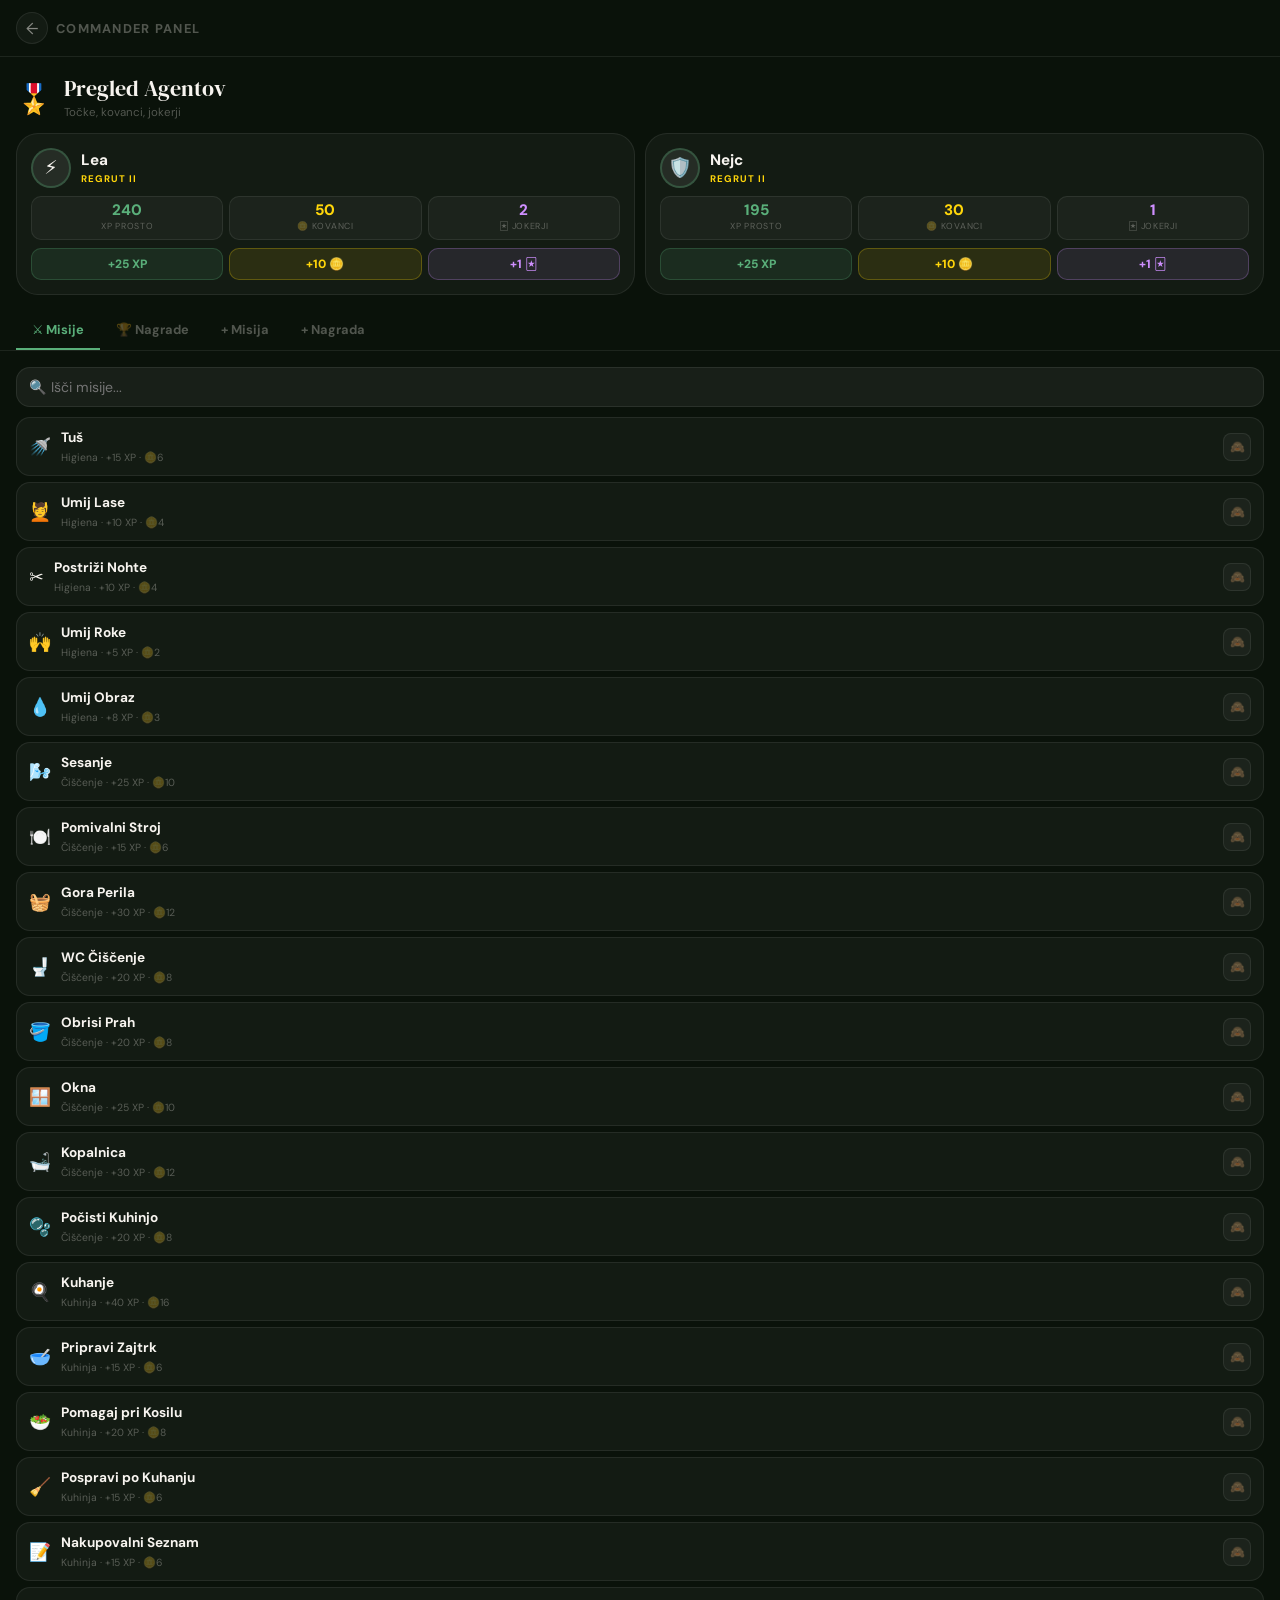
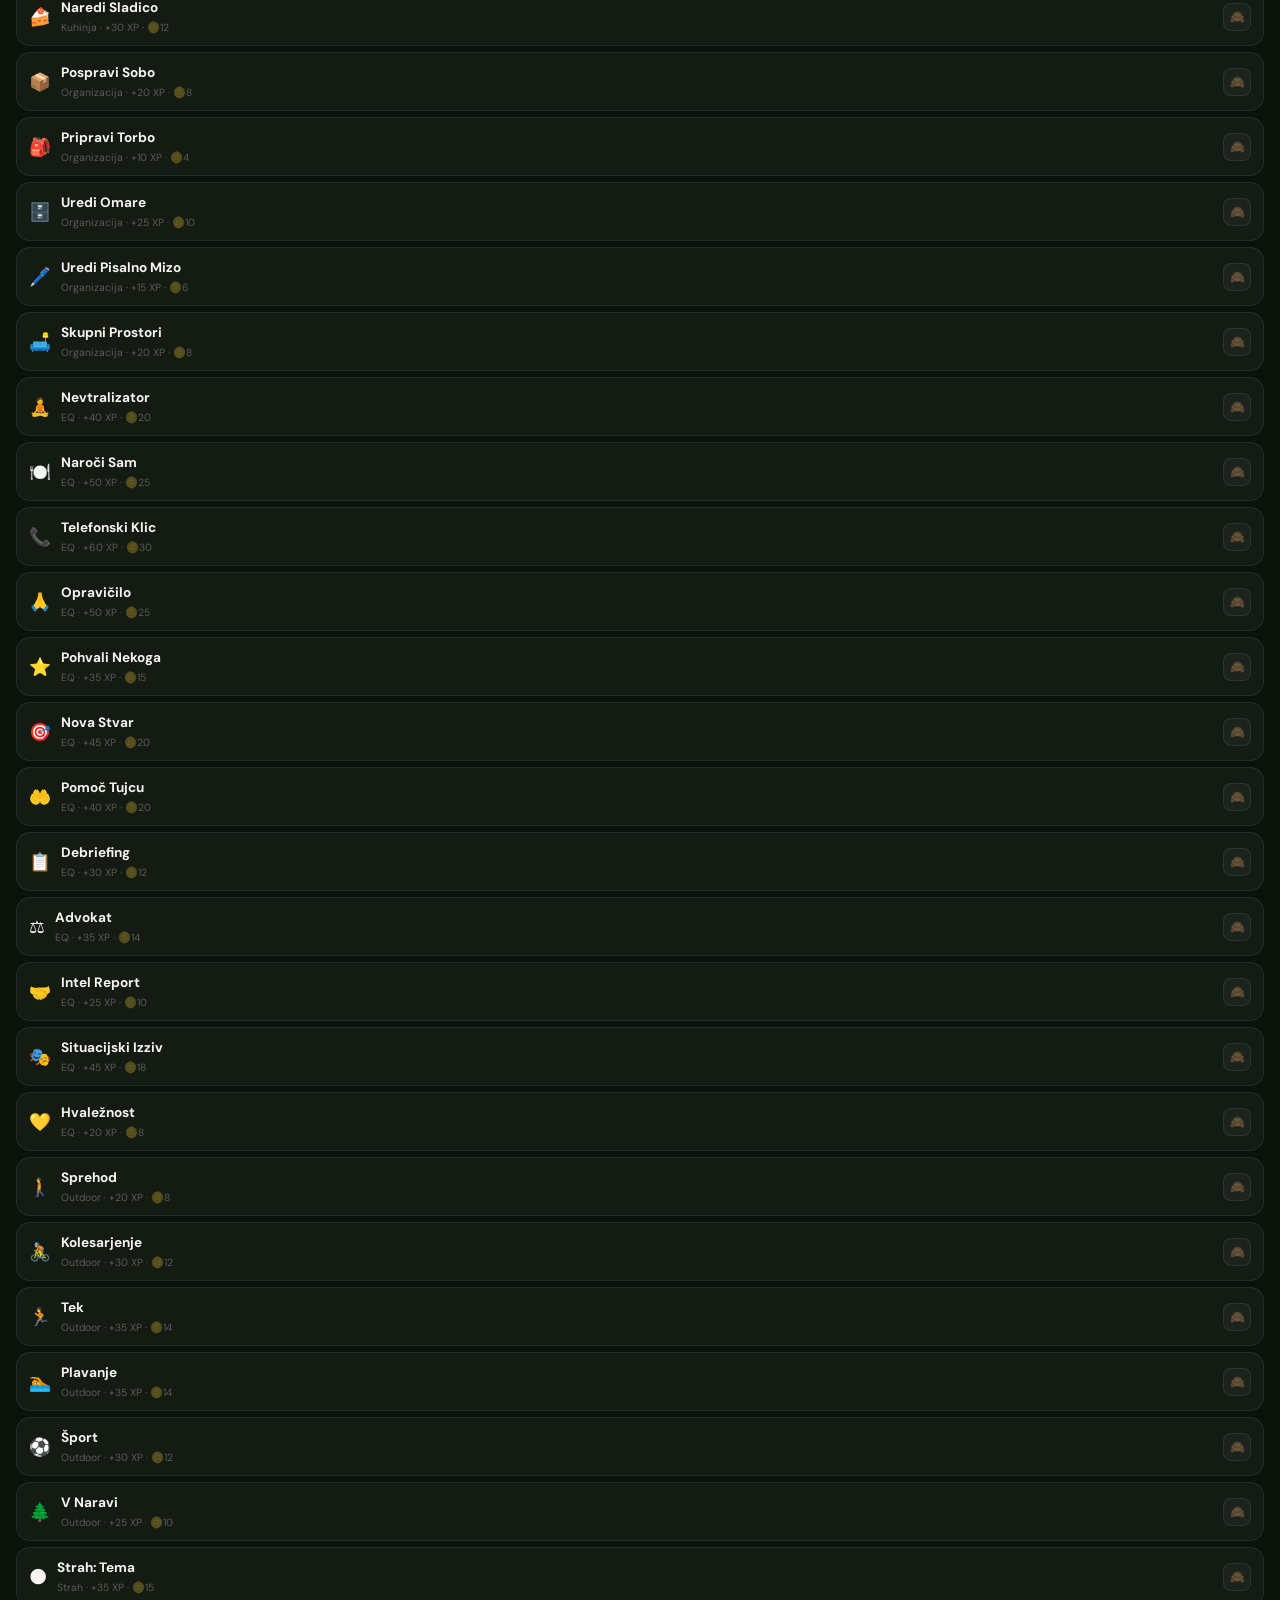
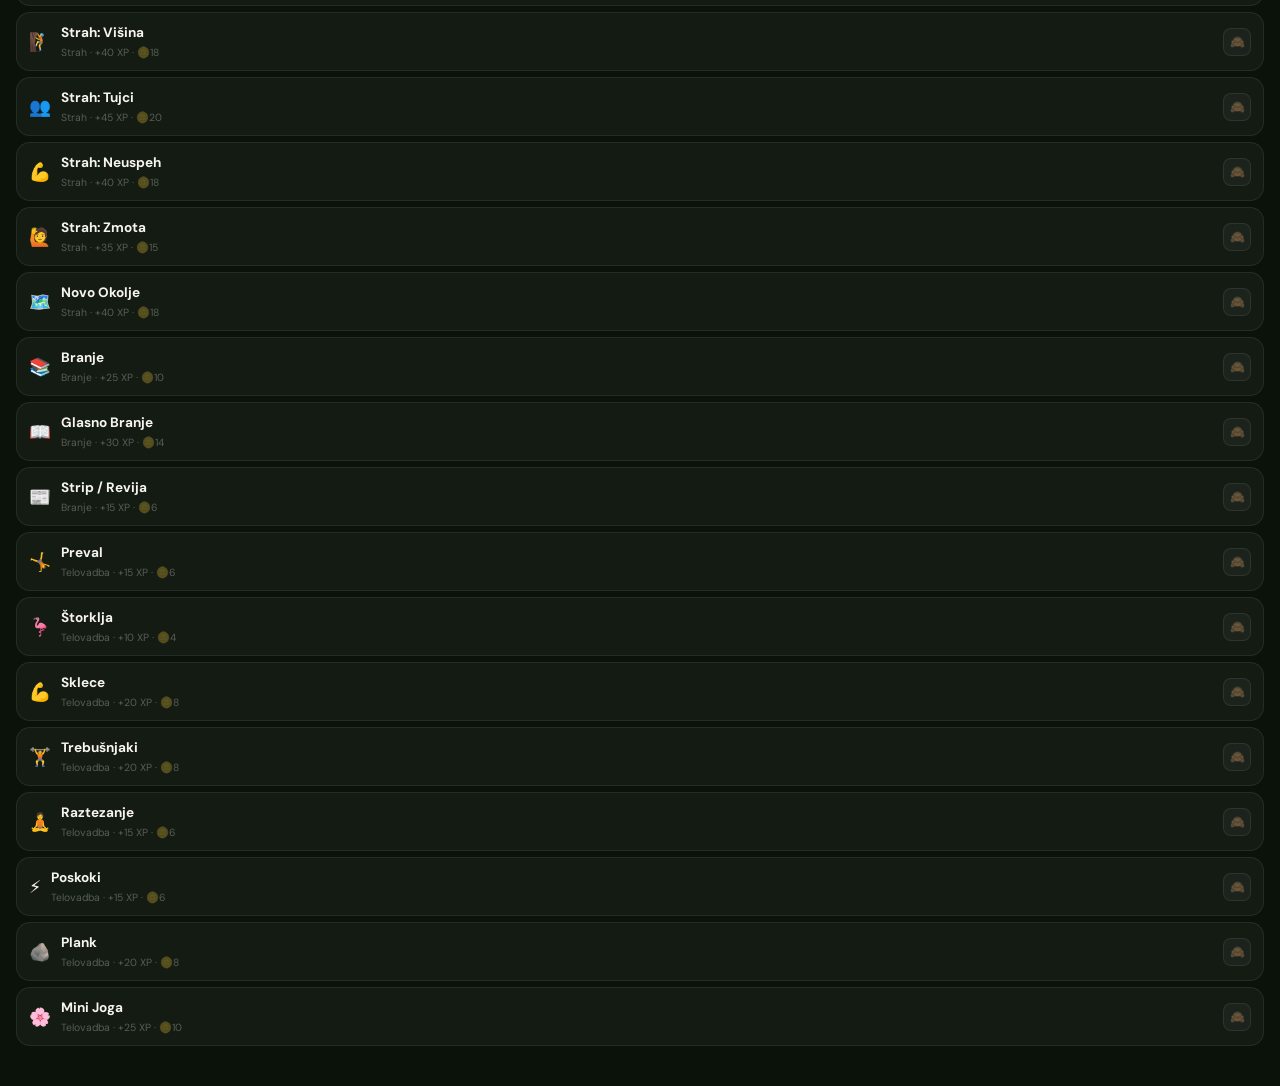
==== commander.html @ 75c923ae "Add files via upload" ====
<!DOCTYPE html>
<html lang="sl">
<head>
<meta charset="UTF-8"/>
<meta name="viewport" content="width=device-width,initial-scale=1.0,viewport-fit=cover"/>
<meta name="theme-color" content="#0F1A0F"/>
<link rel="icon" type="image/png" href="favicon.png"/>
<link rel="manifest" href="manifest.json"/>
<title>LONA OS — Commander</title>
<link rel="stylesheet" href="shared.css"/>
<style>
body { padding-bottom: 40px; }

.cmd-header {
  padding: 20px 16px 12px;
  display: flex; align-items: center; gap: 12px;
}
.cmd-header__icon { font-size: 1.8rem; }
.cmd-header__title {
  font-family: var(--font-display);
  font-size: 1.4rem; color: var(--text); line-height: 1.1;
}
.cmd-header__sub {
  font-size: .72rem; color: var(--text-muted);
  margin-top: 2px;
}

/* Agent cards */
.agents-row {
  display: grid; grid-template-columns: 1fr 1fr;
  gap: 10px; padding: 0 16px;
}
.agent-cmd-card {
  background: var(--bg-card);
  border: 1px solid var(--border);
  border-radius: var(--r-xl); padding: 14px;
  display: flex; flex-direction: column; gap: 8px;
}
.agent-cmd-card__top {
  display: flex; align-items: center; gap: 10px;
}
.agent-cmd-card__avatar {
  width: 40px; height: 40px; border-radius: 50%;
  overflow: hidden; background: rgba(255,255,255,.08);
  display: flex; align-items: center; justify-content: center;
  font-size: 1.2rem; flex-shrink: 0;
  border: 2px solid rgba(90,175,122,.3);
}
.agent-cmd-card__avatar img {
  width: 100%; height: 100%;
  object-fit: cover; object-position: center top;
}
.agent-cmd-card__name {
  font-size: .95rem; font-weight: 800; color: var(--text); margin: 0;
}
.agent-cmd-card__rank {
  font-size: .6rem; font-weight: 700; letter-spacing: .1em;
  text-transform: uppercase; color: var(--gold); margin: 0;
}
.stat-row {
  display: flex; gap: 6px;
}
.stat-pill {
  flex: 1; text-align: center; padding: 6px 4px;
  background: rgba(255,255,255,.04);
  border: 1px solid var(--border);
  border-radius: var(--r-sm);
}
.stat-pill__val {
  font-size: .95rem; font-weight: 800; color: var(--text);
  line-height: 1; margin: 0;
}
.stat-pill__lbl {
  font-size: .55rem; color: var(--text-muted);
  text-transform: uppercase; letter-spacing: .08em;
  margin: 2px 0 0;
}

/* Sections */
.cmd-section {
  padding: 16px 16px 0;
}
.cmd-section__title {
  font-family: var(--font-display);
  font-size: 1rem; color: var(--text);
  margin-bottom: 10px;
}

/* Mission list (commander view) */
.cmd-mission-list {
  display: flex; flex-direction: column; gap: 6px;
}
.cmd-mission-row {
  display: flex; align-items: center; gap: 10px;
  padding: 10px 12px;
  background: var(--bg-card);
  border: 1px solid var(--border);
  border-radius: var(--r-md);
  transition: all .15s ease;
}
.cmd-mission-row--hidden {
  opacity: .4;
  border-style: dashed;
}
.cmd-mission-row__icon { font-size: 1.1rem; flex-shrink: 0; }
.cmd-mission-row__body { flex: 1; min-width: 0; }
.cmd-mission-row__name {
  font-size: .85rem; font-weight: 700; color: var(--text); margin: 0;
  white-space: nowrap; overflow: hidden; text-overflow: ellipsis;
}
.cmd-mission-row__meta {
  font-size: .65rem; color: var(--text-muted); margin: 1px 0 0;
}
.cmd-mission-row__actions {
  display: flex; gap: 5px; flex-shrink: 0;
}
.cmd-action-btn {
  width: 28px; height: 28px; border-radius: 8px;
  display: flex; align-items: center; justify-content: center;
  font-size: .75rem; font-weight: 700;
  border: 1px solid var(--border);
  background: var(--bg-card);
  cursor: pointer; transition: all .15s ease;
}
.cmd-action-btn--hide  { color: rgba(247,244,239,.4); }
.cmd-action-btn--show  { color: var(--green); border-color: rgba(90,175,122,.3); }
.cmd-action-btn--del   { color: var(--red); border-color: rgba(255,59,48,.2); }

/* Add form */
.add-form {
  background: var(--bg-card);
  border: 1px solid var(--border);
  border-radius: var(--r-xl); padding: 16px;
  display: flex; flex-direction: column; gap: 10px;
}
.add-form__row {
  display: grid; gap: 8px;
}
.add-form__row--2 { grid-template-columns: 1fr 1fr; }
.add-form__row--3 { grid-template-columns: 60px 1fr 80px; }
.form-label {
  font-size: .65rem; font-weight: 700; letter-spacing: .1em;
  text-transform: uppercase; color: var(--text-muted);
  margin-bottom: 4px; display: block;
}
.form-input {
  background: rgba(255,255,255,.06);
  border: 1px solid var(--border);
  border-radius: var(--r-md);
  color: var(--text); padding: 10px 12px;
  font-size: .88rem; font-family: var(--font-body);
  outline: none; width: 100%;
}
.form-input:focus { border-color: rgba(90,175,122,.4); }
.form-select {
  background: rgba(255,255,255,.06);
  border: 1px solid var(--border);
  border-radius: var(--r-md);
  color: var(--text); padding: 10px 12px;
  font-size: .88rem; font-family: var(--font-body);
  outline: none; width: 100%;
}
.form-select option { background: #1a2b1a; }

.add-btn {
  width: 100%; padding: 13px;
  background: rgba(45,125,82,.2);
  border: 1px solid rgba(90,175,122,.35);
  border-radius: var(--r-md);
  color: var(--green); font-size: .9rem; font-weight: 800;
  font-family: var(--font-body); cursor: pointer;
  transition: all .2s ease;
}
.add-btn:active { transform: scale(.97); }

/* Reward list */
.cmd-reward-row {
  display: flex; align-items: center; gap: 10px;
  padding: 10px 12px;
  background: var(--bg-card);
  border: 1px solid var(--border);
  border-radius: var(--r-md);
}
.cmd-reward-row__icon { font-size: 1.2rem; }
.cmd-reward-row__body { flex: 1; }
.cmd-reward-row__name { font-size: .85rem; font-weight: 700; color: var(--text); margin: 0; }
.cmd-reward-row__cost { font-size: .65rem; color: var(--gold); margin: 1px 0 0; }

/* Back button */
.back-bar {
  display: flex; align-items: center; gap: 8px;
  padding: 12px 16px;
  border-bottom: 1px solid var(--border);
}
.back-btn {
  width: 32px; height: 32px; border-radius: 50%;
  background: var(--bg-card); border: 1px solid var(--border);
  color: var(--text-dim); font-size: 1rem; cursor: pointer;
  display: flex; align-items: center; justify-content: center;
}
.back-title {
  font-size: .8rem; font-weight: 700; letter-spacing: .1em;
  text-transform: uppercase; color: var(--text-muted);
}

/* Tabs */
.cmd-tabs {
  display: flex; gap: 0;
  border-bottom: 1px solid var(--border);
  padding: 0 16px;
}
.cmd-tab {
  padding: 10px 16px; font-size: .8rem; font-weight: 700;
  color: var(--text-muted); cursor: pointer;
  border-bottom: 2px solid transparent;
  transition: all .2s ease;
}
.cmd-tab--active { color: var(--green); border-bottom-color: var(--green); }

.tab-content { display: none; }
.tab-content.active { display: block; }
</style>
</head>
<body>

<div class="back-bar">
  <button class="back-btn" onclick="history.back()">←</button>
  <span class="back-title">Commander Panel</span>
</div>

<!-- Agent pregled -->
<div class="cmd-header">
  <span class="cmd-header__icon">🎖️</span>
  <div>
    <p class="cmd-header__title">Pregled Agentov</p>
    <p class="cmd-header__sub">Točke, kovanci, jokerji</p>
  </div>
</div>

<div class="agents-row" id="agents-row"></div>

<!-- Tabs -->
<div class="cmd-tabs" style="margin-top:16px">
  <div class="cmd-tab cmd-tab--active" onclick="switchTab('missions')">⚔️ Misije</div>
  <div class="cmd-tab" onclick="switchTab('rewards')">🏆 Nagrade</div>
  <div class="cmd-tab" onclick="switchTab('add-mission')">+ Misija</div>
  <div class="cmd-tab" onclick="switchTab('add-reward')">+ Nagrada</div>
</div>

<!-- TAB: Misije -->
<div class="tab-content active cmd-section" id="tab-missions">
  <div style="margin-bottom:10px">
    <input class="form-input" id="mission-search" placeholder="🔍 Išči misije..." oninput="renderMissionList()"/>
  </div>
  <div class="cmd-mission-list" id="cmd-mission-list"></div>
</div>

<!-- TAB: Nagrade -->
<div class="tab-content cmd-section" id="tab-rewards">
  <p style="font-size:.8rem;color:var(--text-muted);margin-bottom:10px">Osebne nagrade</p>
  <div class="cmd-mission-list" id="cmd-rewards-personal"></div>
  <p style="font-size:.8rem;color:var(--text-muted);margin:14px 0 10px">Skupne nagrade</p>
  <div class="cmd-mission-list" id="cmd-rewards-shared"></div>
</div>

<!-- TAB: Dodaj misijo -->
<div class="tab-content cmd-section" id="tab-add-mission">
  <div class="add-form">
    <p class="cmd-section__title" style="margin-bottom:0">Nova misija</p>
    <div class="add-form__row add-form__row--3">
      <div>
        <label class="form-label">Ikona</label>
        <input class="form-input" id="m-icon" placeholder="🌟" style="text-align:center;font-size:1.3rem"/>
      </div>
      <div>
        <label class="form-label">Naziv</label>
        <input class="form-input" id="m-label" placeholder="Npr. Pomagaj sosedu"/>
      </div>
      <div>
        <label class="form-label">XP</label>
        <input class="form-input" id="m-xp" type="number" placeholder="20" value="20"/>
      </div>
    </div>
    <div class="add-form__row add-form__row--2">
      <div>
        <label class="form-label">Kovanci 🪙</label>
        <input class="form-input" id="m-coins" type="number" placeholder="8" value="8"/>
      </div>
      <div>
        <label class="form-label">Kategorija</label>
        <select class="form-select" id="m-category">
          <option value="hygiene">Higiena</option>
          <option value="cleaning">Čiščenje</option>
          <option value="kitchen">Kuhinja</option>
          <option value="organisation">Organizacija</option>
          <option value="fitness">Telovadba</option>
          <option value="outdoor">Outdoor</option>
          <option value="eq">EQ</option>
          <option value="fear">Strah</option>
          <option value="creativity">Branje</option>
          <option value="custom" selected>Moje</option>
        </select>
      </div>
    </div>
    <div class="add-form__row add-form__row--2">
      <div>
        <label class="form-label">Lokacija</label>
        <select class="form-select" id="m-location">
          <option value="indoor">V hiši 🏠</option>
          <option value="outdoor">Zunaj 🌲</option>
          <option value="any" selected>Kjerkoli</option>
        </select>
      </div>
      <div>
        <label class="form-label">Cooldown (ure)</label>
        <input class="form-input" id="m-cooldown" type="number" placeholder="24" value="24"/>
      </div>
    </div>
    <div>
      <label class="form-label">Opis (neobvezno)</label>
      <input class="form-input" id="m-desc" placeholder="Kratko navodilo..."/>
    </div>
    <button class="add-btn" onclick="addMission()">✓ Dodaj Misijo</button>
  </div>
</div>

<!-- TAB: Dodaj nagrado -->
<div class="tab-content cmd-section" id="tab-add-reward">
  <div class="add-form">
    <p class="cmd-section__title" style="margin-bottom:0">Nova nagrada</p>
    <div class="add-form__row add-form__row--3">
      <div>
        <label class="form-label">Ikona</label>
        <input class="form-input" id="r-icon" placeholder="🎁" style="text-align:center;font-size:1.3rem"/>
      </div>
      <div>
        <label class="form-label">Naziv</label>
        <input class="form-input" id="r-label" placeholder="Npr. Pizza večer"/>
      </div>
      <div>
        <label class="form-label">🪙 Cena</label>
        <input class="form-input" id="r-cost" type="number" placeholder="50" value="50"/>
      </div>
    </div>
    <div>
      <label class="form-label">Tip</label>
      <select class="form-select" id="r-type">
        <option value="personal">Osebno (1 agent)</option>
        <option value="shared">Skupaj (oba agenta)</option>
      </select>
    </div>
    <button class="add-btn" onclick="addReward()">✓ Dodaj Nagrado</button>
  </div>
</div>

<script src="config.js"></script>
<script src="engine/xp.js"></script>
<script src="engine/joker.js"></script>
<script src="engine/cooldown.js"></script>
<script src="engine/custom_missions.js"></script>

<script>
if(typeof initXp==="function") initXp();
if(typeof initJokers==="function") initJokers();
if(typeof initCoins==="function") initCoins();

// ── TABS ──────────────────────────────────────────────────
function switchTab(name) {
  document.querySelectorAll('.tab-content').forEach(t => t.classList.remove('active'));
  document.querySelectorAll('.cmd-tab').forEach(t => t.classList.remove('cmd-tab--active'));
  document.getElementById('tab-' + name).classList.add('active');
  event.target.classList.add('cmd-tab--active');
}

// ── AGENTS ────────────────────────────────────────────────
function renderAgents() {
  const el = document.getElementById('agents-row');
  el.innerHTML = LONA_CONFIG.agents.map(a => {
    const xp     = typeof getXp    === "function" ? getXp(a.id)    : 0;
    const maxXp  = typeof getMaxXp === "function" ? getMaxXp(a.id) : 0;
    const coins  = typeof getCoins === "function" ? getCoins(a.id) : 0;
    const jokers = typeof getJokers=== "function" ? getJokers(a.id): 0;
    const rank   = LONA_CONFIG.ranks.slice().reverse().find(r => maxXp >= r.minXp)?.label || LONA_CONFIG.ranks[0].label;
    const photo  = localStorage.getItem('lona_photo_' + a.id);
    const avHtml = photo
      ? `<img src="${photo}">`
      : `<span>${a.avatar}</span>`;

    return `<div class="agent-cmd-card">
      <div class="agent-cmd-card__top">
        <div class="agent-cmd-card__avatar">${avHtml}</div>
        <div>
          <p class="agent-cmd-card__name">${a.name}</p>
          <p class="agent-cmd-card__rank">${rank}</p>
        </div>
      </div>
      <div class="stat-row">
        <div class="stat-pill">
          <p class="stat-pill__val" style="color:#5AAF7A">${xp}</p>
          <p class="stat-pill__lbl">XP prosto</p>
        </div>
        <div class="stat-pill">
          <p class="stat-pill__val" style="color:#FFD60A">${coins}</p>
          <p class="stat-pill__lbl">🪙 Kovanci</p>
        </div>
        <div class="stat-pill">
          <p class="stat-pill__val" style="color:#CF8FFF">${jokers}</p>
          <p class="stat-pill__lbl">🃏 Jokerji</p>
        </div>
      </div>
      <div style="display:flex;gap:6px">
        <button onclick="giveBonus('${a.id}',25,'xp')"
          style="flex:1;padding:7px;border-radius:var(--r-sm);background:rgba(90,175,122,.12);border:1px solid rgba(90,175,122,.25);color:#5AAF7A;font-size:.75rem;font-weight:800;cursor:pointer">+25 XP</button>
        <button onclick="giveBonus('${a.id}',10,'coins')"
          style="flex:1;padding:7px;border-radius:var(--r-sm);background:rgba(255,214,10,.1);border:1px solid rgba(255,214,10,.25);color:#FFD60A;font-size:.75rem;font-weight:800;cursor:pointer">+10 🪙</button>
        <button onclick="giveBonus('${a.id}',1,'joker')"
          style="flex:1;padding:7px;border-radius:var(--r-sm);background:rgba(207,143,255,.1);border:1px solid rgba(207,143,255,.25);color:#CF8FFF;font-size:.75rem;font-weight:800;cursor:pointer">+1 🃏</button>
      </div>
    </div>`;
  }).join('');
}

function giveBonus(agentId, amount, type) {
  if(type === 'xp') {
    if(typeof addXp === "function") addXp(agentId, amount);
    showMsg(`+${amount} XP za ${LONA_CONFIG.agents.find(a=>a.id===agentId)?.name}! ✓`);
  } else if(type === 'coins') {
    if(typeof addCoins === "function") addCoins(agentId, amount);
    showMsg(`+${amount} 🪙 za ${LONA_CONFIG.agents.find(a=>a.id===agentId)?.name}! ✓`);
  } else if(type === 'joker') {
    if(typeof earnJoker === "function") earnJoker(agentId, amount);
    showMsg(`+${amount} 🃏 za ${LONA_CONFIG.agents.find(a=>a.id===agentId)?.name}! ✓`);
  }
  renderAgents();
}

// ── MISSION LIST ──────────────────────────────────────────
function getHiddenMissions() {
  return JSON.parse(localStorage.getItem('lona_hidden_missions') || '[]');
}
function setHidden(id, hide) {
  const hidden = getHiddenMissions();
  if(hide && !hidden.includes(id)) hidden.push(id);
  if(!hide) { const i = hidden.indexOf(id); if(i>=0) hidden.splice(i,1); }
  localStorage.setItem('lona_hidden_missions', JSON.stringify(hidden));
  renderMissionList();
}

function renderMissionList() {
  const el     = document.getElementById('cmd-mission-list');
  const search = document.getElementById('mission-search')?.value.toLowerCase() || '';
  const hidden = getHiddenMissions();

  const customs = typeof customLoad === "function"
    ? (Array.isArray(customLoad()) ? customLoad() : Object.values(customLoad()))
    : [];

  const all = [
    ...Object.values(LONA_CONFIG.missions),
    ...customs,
  ].filter(m => !search || m.label.toLowerCase().includes(search));

  el.innerHTML = all.map(m => {
    const isHidden  = hidden.includes(m.id);
    const isCustom  = !LONA_CONFIG.missions[m.id];
    const catName   = {hygiene:'Higiena',cleaning:'Čiščenje',kitchen:'Kuhinja',
      organisation:'Organizacija',fitness:'Telovadba',outdoor:'Outdoor',
      eq:'EQ',fear:'Strah',creativity:'Branje',custom:'Moje',
      social:'Socialne',money:'Denar',body:'Telo',safety:'Varnost'}[m.category] || m.category;
    return `<div class="cmd-mission-row ${isHidden ? 'cmd-mission-row--hidden' : ''}">
      <span class="cmd-mission-row__icon">${m.icon || '📋'}</span>
      <div class="cmd-mission-row__body">
        <p class="cmd-mission-row__name">${m.label}</p>
        <p class="cmd-mission-row__meta">${catName} · +${m.xp || m.baseXp || 0} XP · 🪙${m.coins || 0}</p>
      </div>
      <div class="cmd-mission-row__actions">
        <button class="cmd-action-btn ${isHidden ? 'cmd-action-btn--show' : 'cmd-action-btn--hide'}"
          onclick="setHidden('${m.id}', ${!isHidden})" title="${isHidden ? 'Pokaži' : 'Skrij'}">
          ${isHidden ? '👁' : '🙈'}
        </button>
        ${isCustom ? `<button class="cmd-action-btn cmd-action-btn--del"
          onclick="deleteCustom('${m.id}')" title="Izbriši">🗑</button>` : ''}
      </div>
    </div>`;
  }).join('') || '<p style="color:var(--text-muted);font-size:.82rem;text-align:center;padding:20px">Ni misij.</p>';
}

function deleteCustom(id) {
  if(!confirm('Izbriši misijo?')) return;
  if(typeof customDelete === "function") customDelete(id);
  renderMissionList();
}

// ── REWARDS LIST ──────────────────────────────────────────
function renderRewardsList() {
  const mkRow = r => `<div class="cmd-reward-row">
    <span class="cmd-reward-row__icon">${r.icon}</span>
    <div class="cmd-reward-row__body">
      <p class="cmd-reward-row__name">${r.label}</p>
      <p class="cmd-reward-row__cost">🪙 ${r.cost} kovancev</p>
    </div>
    <button class="cmd-action-btn cmd-action-btn--del"
      onclick="deleteReward('${r.id}', '${r.shared ? 'shared' : 'personal'}')" title="Izbriši">🗑</button>
  </div>`;

  document.getElementById('cmd-rewards-personal').innerHTML =
    (LONA_CONFIG.rewards.personal || []).map(mkRow).join('') ||
    '<p style="color:var(--text-muted);font-size:.82rem;padding:8px">Ni osebnih nagrad.</p>';

  document.getElementById('cmd-rewards-shared').innerHTML =
    (LONA_CONFIG.rewards.shared || []).map(mkRow).join('') ||
    '<p style="color:var(--text-muted);font-size:.82rem;padding:8px">Ni skupnih nagrad.</p>';
}

function deleteReward(id, type) {
  if(!confirm('Izbriši nagrado?')) return;
  const key = type === 'shared' ? 'shared' : 'personal';
  LONA_CONFIG.rewards[key] = LONA_CONFIG.rewards[key].filter(r => r.id !== id);
  // Shrani v localStorage
  localStorage.setItem('lona_custom_rewards', JSON.stringify(LONA_CONFIG.rewards));
  renderRewardsList();
  showMsg('Nagrada izbrisana.');
}

// ── ADD MISSION ───────────────────────────────────────────
function addMission() {
  const icon     = document.getElementById('m-icon').value.trim() || '⭐';
  const label    = document.getElementById('m-label').value.trim();
  const xp       = parseInt(document.getElementById('m-xp').value) || 20;
  const coins    = parseInt(document.getElementById('m-coins').value) || 8;
  const category = document.getElementById('m-category').value;
  const location = document.getElementById('m-location').value;
  const cooldown = parseInt(document.getElementById('m-cooldown').value) || 24;
  const desc     = document.getElementById('m-desc').value.trim();

  if(!label) { showMsg('Vnesi naziv misije!', true); return; }

  const id = 'custom_' + Date.now();
  const mission = { id, label, icon, xp, coins, category, location,
    cooldownHrs: cooldown, desc, season:'osnovno', visible:true, state:'available' };

  if(typeof customLoad === "function") {
    const existing = Array.isArray(customLoad()) ? customLoad() : Object.values(customLoad());
    existing.push(mission);
    localStorage.setItem('lona_custom_missions', JSON.stringify(existing));
  }

  showMsg(`✓ "${label}" dodana!`);
  document.getElementById('m-label').value = '';
  document.getElementById('m-icon').value  = '';
  document.getElementById('m-desc').value  = '';
  renderMissionList();
  switchTab('missions');
}

// ── ADD REWARD ────────────────────────────────────────────
function addReward() {
  const icon  = document.getElementById('r-icon').value.trim() || '🎁';
  const label = document.getElementById('r-label').value.trim();
  const cost  = parseInt(document.getElementById('r-cost').value) || 50;
  const type  = document.getElementById('r-type').value;

  if(!label) { showMsg('Vnesi naziv nagrade!', true); return; }

  const id = 'reward_' + Date.now();
  LONA_CONFIG.rewards[type === 'shared' ? 'shared' : 'personal'].push({ id, label, icon, cost });
  localStorage.setItem('lona_custom_rewards', JSON.stringify(LONA_CONFIG.rewards));

  showMsg(`✓ "${label}" dodana!`);
  document.getElementById('r-label').value = '';
  document.getElementById('r-icon').value  = '';
  renderRewardsList();
  switchTab('rewards');
}

// ── MSG ───────────────────────────────────────────────────
function showMsg(msg, isError) {
  const el = document.createElement('div');
  el.textContent = msg;
  el.style.cssText = `position:fixed;bottom:20px;left:50%;transform:translateX(-50%);
    padding:10px 18px;border-radius:30px;font-size:.85rem;font-weight:700;
    background:${isError ? 'rgba(255,59,48,.2)' : 'rgba(45,125,82,.3)'};
    border:1px solid ${isError ? 'rgba(255,59,48,.4)' : 'rgba(90,175,122,.4)'};
    color:${isError ? '#FF6B6B' : '#5AAF7A'};
    z-index:9999;backdrop-filter:blur(8px);white-space:nowrap`;
  document.body.appendChild(el);
  setTimeout(() => el.remove(), 2500);
}

// ── INIT ──────────────────────────────────────────────────
// Naloži shranjene nagrade
const savedRewards = localStorage.getItem('lona_custom_rewards');
if(savedRewards) {
  try { Object.assign(LONA_CONFIG.rewards, JSON.parse(savedRewards)); } catch(e) {}
}

document.addEventListener('DOMContentLoaded', () => {
  renderAgents();
  renderMissionList();
  renderRewardsList();
});
</script>
</body>
</html>
---- shared.css ----
/* ============================================================
   LONA OS — shared.css
   Skupen stil za vse strani. Naloži PRED style.css.
   ============================================================ */

@import url('https://fonts.googleapis.com/css2?family=DM+Serif+Display:ital@0;1&family=DM+Sans:wght@300;400;500;600;700;800;900&display=swap');

/* ── RESET ─────────────────────────────────────────────── */
*, *::before, *::after { box-sizing: border-box; margin: 0; padding: 0; }

/* ── TOKENS ────────────────────────────────────────────── */
:root {
  --font-body:    'DM Sans', system-ui, sans-serif;
  --font-display: 'DM Serif Display', serif;

  --bg:           #0a120a;
  --bg-card:      rgba(255,255,255,.04);
  --bg-card-2:    rgba(255,255,255,.07);
  --border:       rgba(255,255,255,.08);
  --border-green: rgba(90,175,122,.2);

  --text:         #F7F4EF;
  --text-dim:     rgba(247,244,239,.5);
  --text-muted:   rgba(247,244,239,.3);

  --green:        #5AAF7A;
  --green-deep:   #2D7D52;
  --gold:         #FFD60A;
  --purple:       #AF52DE;
  --blue:         #007AFF;
  --red:          #FF3B30;
  --orange:       #FF9500;

  --r-sm:  10px;
  --r-md:  14px;
  --r-lg:  18px;
  --r-xl:  22px;
  --r-2xl: 28px;

  --shadow: 0 4px 20px rgba(0,0,0,.4);
}

/* ── BASE ──────────────────────────────────────────────── */
html { -webkit-text-size-adjust: 100%; }
body {
  font-family: var(--font-body);
  background: var(--bg);
  color: var(--text);
  min-height: 100dvh;
  padding-bottom: 100px;
  overflow-x: hidden;
  -webkit-font-smoothing: antialiased;
}

/* ── TOP BAR ───────────────────────────────────────────── */
.top-bar {
  display: flex; align-items: center; gap: 10px;
  padding: 14px 16px;
  background: rgba(10,18,10,.95);
  border-bottom: 1px solid var(--border-green);
  backdrop-filter: blur(12px);
  position: sticky; top: 0; z-index: 100;
}
.top-bar__logo {
  font-family: var(--font-display);
  font-size: 1rem; color: var(--text);
  letter-spacing: .06em; cursor: pointer;
  flex-shrink: 0;
}
.logo-accent { color: var(--green); }
.logo-bracket { color: rgba(247,244,239,.5); }
.top-bar__title {
  flex: 1; font-size: .7rem; font-weight: 600;
  letter-spacing: .14em; text-transform: uppercase;
  color: var(--text-muted); text-align: center;
}

/* ── CARDS ─────────────────────────────────────────────── */
.card {
  background: var(--bg-card);
  border: 1px solid var(--border);
  border-radius: var(--r-xl);
  padding: 16px;
}
.card--green {
  background: rgba(45,125,82,.1);
  border-color: var(--border-green);
}

/* ── SECTION HEADER ────────────────────────────────────── */
.section-header {
  display: flex; align-items: center;
  justify-content: space-between;
  padding: 4px 2px;
}
.section-header__title {
  font-family: var(--font-display);
  font-size: .95rem; color: var(--text-dim);
  font-weight: 400;
}
.section-header__badge {
  font-size: .65rem; font-weight: 600;
  letter-spacing: .08em;
  color: var(--text-muted);
  padding: 3px 8px;
  background: var(--bg-card);
  border: 1px solid var(--border);
  border-radius: 20px;
}

/* ── TYPOGRAPHY ────────────────────────────────────────── */
h1, h2, h3 { font-family: var(--font-display); color: var(--text); font-weight: 400; }
h1 { font-size: 1.8rem; }
h2 { font-size: 1.4rem; }
h3 { font-size: 1.1rem; }
p  { font-family: var(--font-body); color: var(--text); line-height: 1.5; }

.eyebrow {
  font-size: .6rem; font-weight: 700;
  letter-spacing: .16em; text-transform: uppercase;
  color: var(--text-muted);
}
.label-sm {
  font-size: .72rem; font-weight: 600;
  color: var(--text-dim);
}

/* ── BUTTONS ───────────────────────────────────────────── */
button {
  font-family: var(--font-body);
  cursor: pointer;
  -webkit-tap-highlight-color: transparent;
}
.btn {
  display: inline-flex; align-items: center; justify-content: center;
  padding: 12px 20px; border-radius: var(--r-lg);
  font-size: .9rem; font-weight: 700;
  border: 1px solid transparent;
  transition: all .2s ease;
}
.btn:active { transform: scale(.96); }
.btn--primary {
  background: rgba(45,125,82,.25);
  border-color: rgba(90,175,122,.4);
  color: var(--green);
}
.btn--ghost {
  background: var(--bg-card);
  border-color: var(--border);
  color: var(--text-dim);
}

/* ── INPUTS ────────────────────────────────────────────── */
input, select, textarea {
  font-family: var(--font-body);
  background: rgba(255,255,255,.06);
  border: 1px solid var(--border);
  border-radius: var(--r-md);
  color: var(--text);
  padding: 10px 12px;
  font-size: .9rem;
  outline: none;
  width: 100%;
}
input:focus, select:focus, textarea:focus {
  border-color: rgba(90,175,122,.4);
  background: rgba(255,255,255,.08);
}
select option { background: #1a2b1a; color: var(--text); }

/* ── MAIN SCROLL ───────────────────────────────────────── */
.main-scroll {
  padding: 16px;
  display: flex; flex-direction: column; gap: 12px;
  max-width: 480px; margin: 0 auto;
}

/* ── BOTTOM NAV ────────────────────────────────────────── */
.bottom-nav {
  position: fixed; bottom: 12px;
  left: 50%; transform: translateX(-50%);
  width: calc(100% - 32px); max-width: 400px;
  display: flex;
  background: rgba(10,18,10,.94);
  border: 1px solid rgba(90,175,122,.18);
  border-radius: 24px; padding: 8px 12px;
  gap: 0; z-index: 100;
  backdrop-filter: blur(16px);
  box-shadow: 0 4px 24px rgba(0,0,0,.5);
}
.bottom-nav__item {
  flex: 1; display: flex; flex-direction: column;
  align-items: center; gap: 4px; padding: 7px 4px;
  cursor: pointer; position: relative;
  background: none; border: none;
  -webkit-tap-highlight-color: transparent;
}
.bottom-nav__item svg { width: 22px; height: 22px; }
.bottom-nav__item span {
  font-size: 10px; font-weight: 600;
  letter-spacing: .06em; text-transform: uppercase;
  color: rgba(247,244,239,.3);
}
.bottom-nav__item--active span { color: var(--green); font-weight: 800; }
.bottom-nav__item--active::after {
  content: ''; position: absolute; bottom: -4px;
  width: 4px; height: 4px; border-radius: 50%;
  background: var(--green);
}

/* ── JOKER DIALOG ──────────────────────────────────────── */
.joker-dialog {
  position: fixed; inset: 0; z-index: 9999;
  background: rgba(0,0,0,.7); backdrop-filter: blur(6px);
  display: flex; align-items: center; justify-content: center;
  padding: 16px;
}
.joker-dialog__box {
  background: #1a2b1a;
  border: 1px solid rgba(90,175,122,.2);
  border-radius: var(--r-2xl);
  padding: 24px 20px;
  max-width: 320px; width: 100%;
  display: flex; flex-direction: column;
  align-items: center; gap: 10px;
}
.joker-dialog__icon { font-size: 2.5rem; }
.joker-dialog__title {
  font-family: var(--font-display);
  font-size: 1.2rem; color: var(--text); text-align: center;
}
.joker-dialog__body {
  font-size: .88rem; color: var(--text-dim);
  text-align: center; line-height: 1.5;
}
.joker-dialog__btns {
  display: flex; gap: 8px; width: 100%; margin-top: 4px;
}
.joker-dialog__cancel {
  flex: 1; padding: 12px; border-radius: var(--r-md);
  background: rgba(255,255,255,.06);
  border: 1px solid var(--border);
  color: var(--text-dim); font-size: .88rem; font-weight: 600;
}
.joker-dialog__confirm {
  flex: 2; padding: 12px; border-radius: var(--r-md);
  background: rgba(45,125,82,.25);
  border: 1px solid rgba(90,175,122,.4);
  color: var(--text); font-size: .88rem; font-weight: 700;
}

/* ── TOAST ─────────────────────────────────────────────── */
.lona-toast {
  position: fixed; bottom: 90px; left: 50%;
  transform: translateX(-50%);
  padding: 10px 18px; border-radius: 30px;
  font-size: .85rem; font-weight: 700;
  backdrop-filter: blur(10px);
  z-index: 9998; pointer-events: none;
  white-space: nowrap;
  animation: toast-in .3s ease, toast-out .3s ease 2s forwards;
}
@keyframes toast-in  { from { opacity:0; transform:translateX(-50%) translateY(10px); } }
@keyframes toast-out { to   { opacity:0; transform:translateX(-50%) translateY(-6px); } }

/* ── SETTINGS OVERLAY ──────────────────────────────────── */
.settings-overlay {
  display: none; position: fixed; inset: 0;
  z-index: 9000; background: rgba(0,0,0,.85);
  backdrop-filter: blur(8px);
  align-items: center; justify-content: center;
}
.settings-box {
  background: #1a2b1a;
  border: 1px solid rgba(90,175,122,.2);
  border-radius: var(--r-2xl); padding: 24px 20px;
  max-width: 320px; width: calc(100% - 32px);
  display: flex; flex-direction: column; gap: 10px;
}
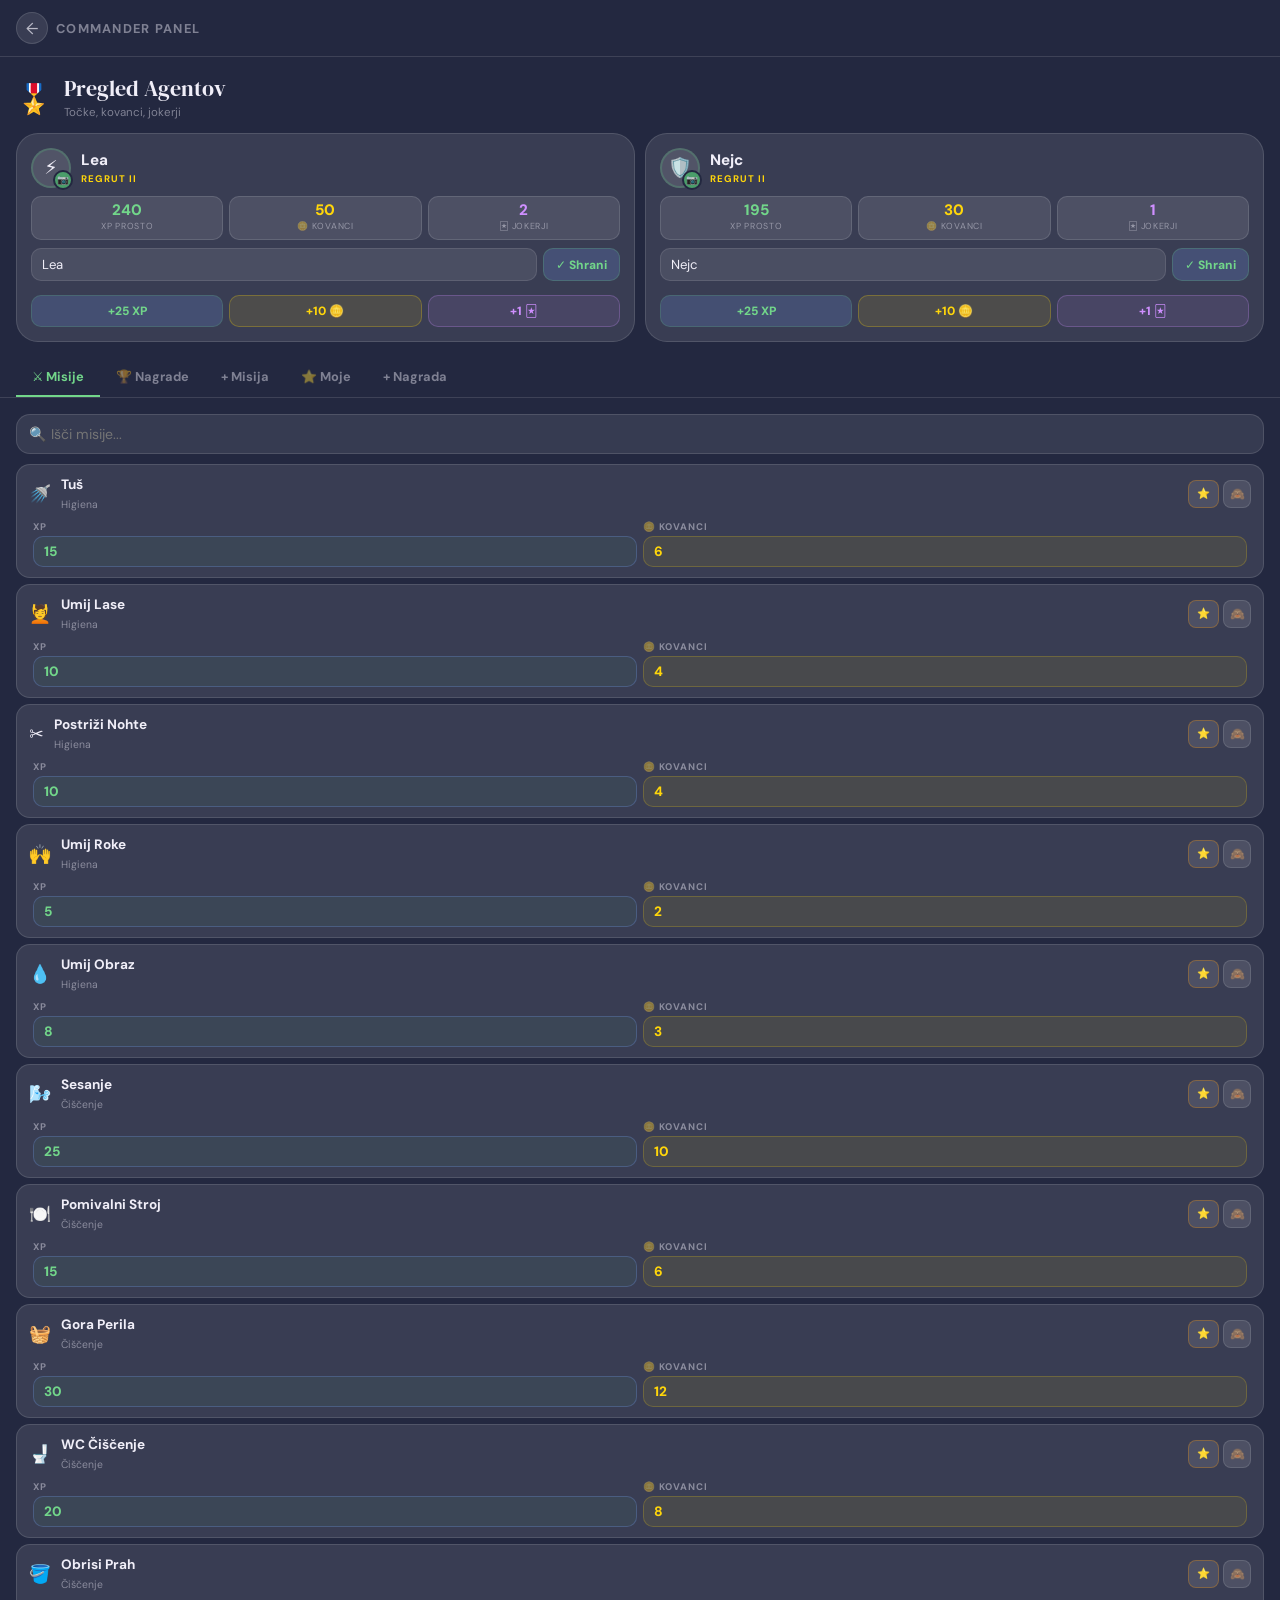
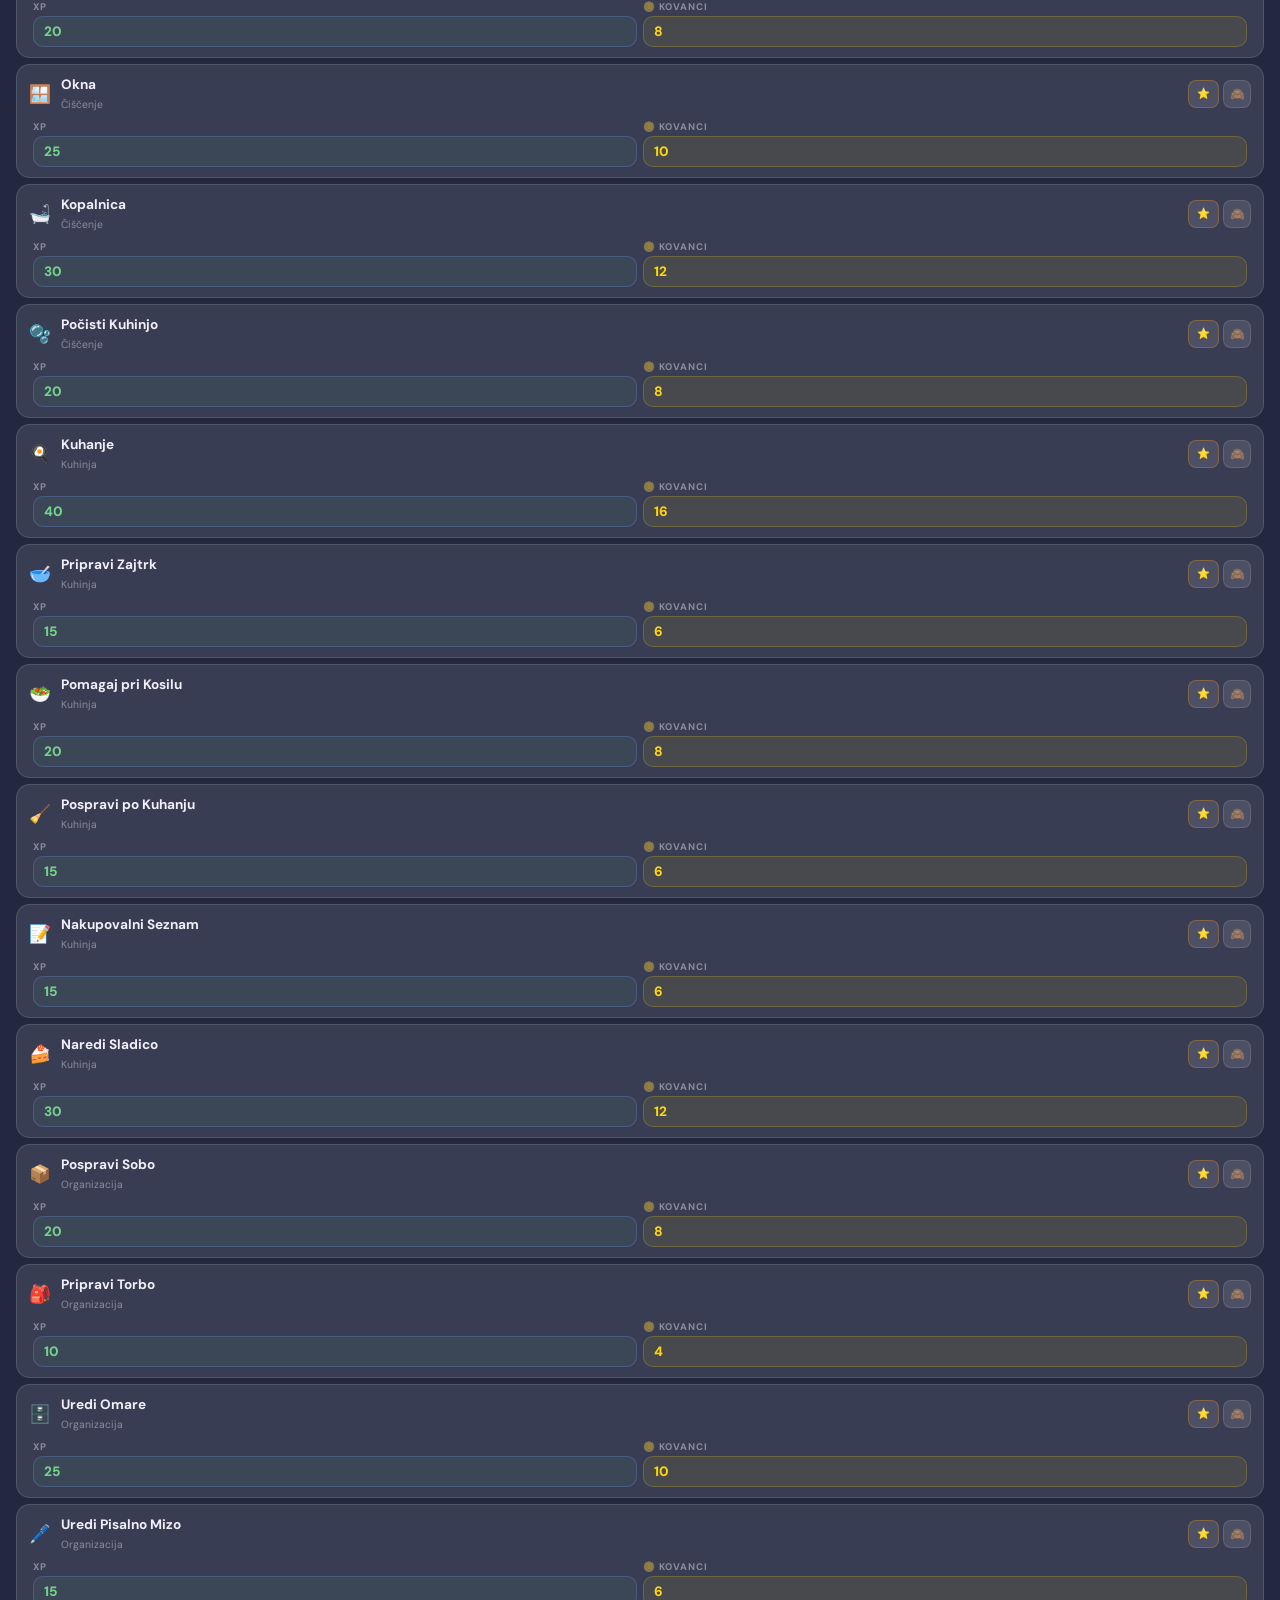
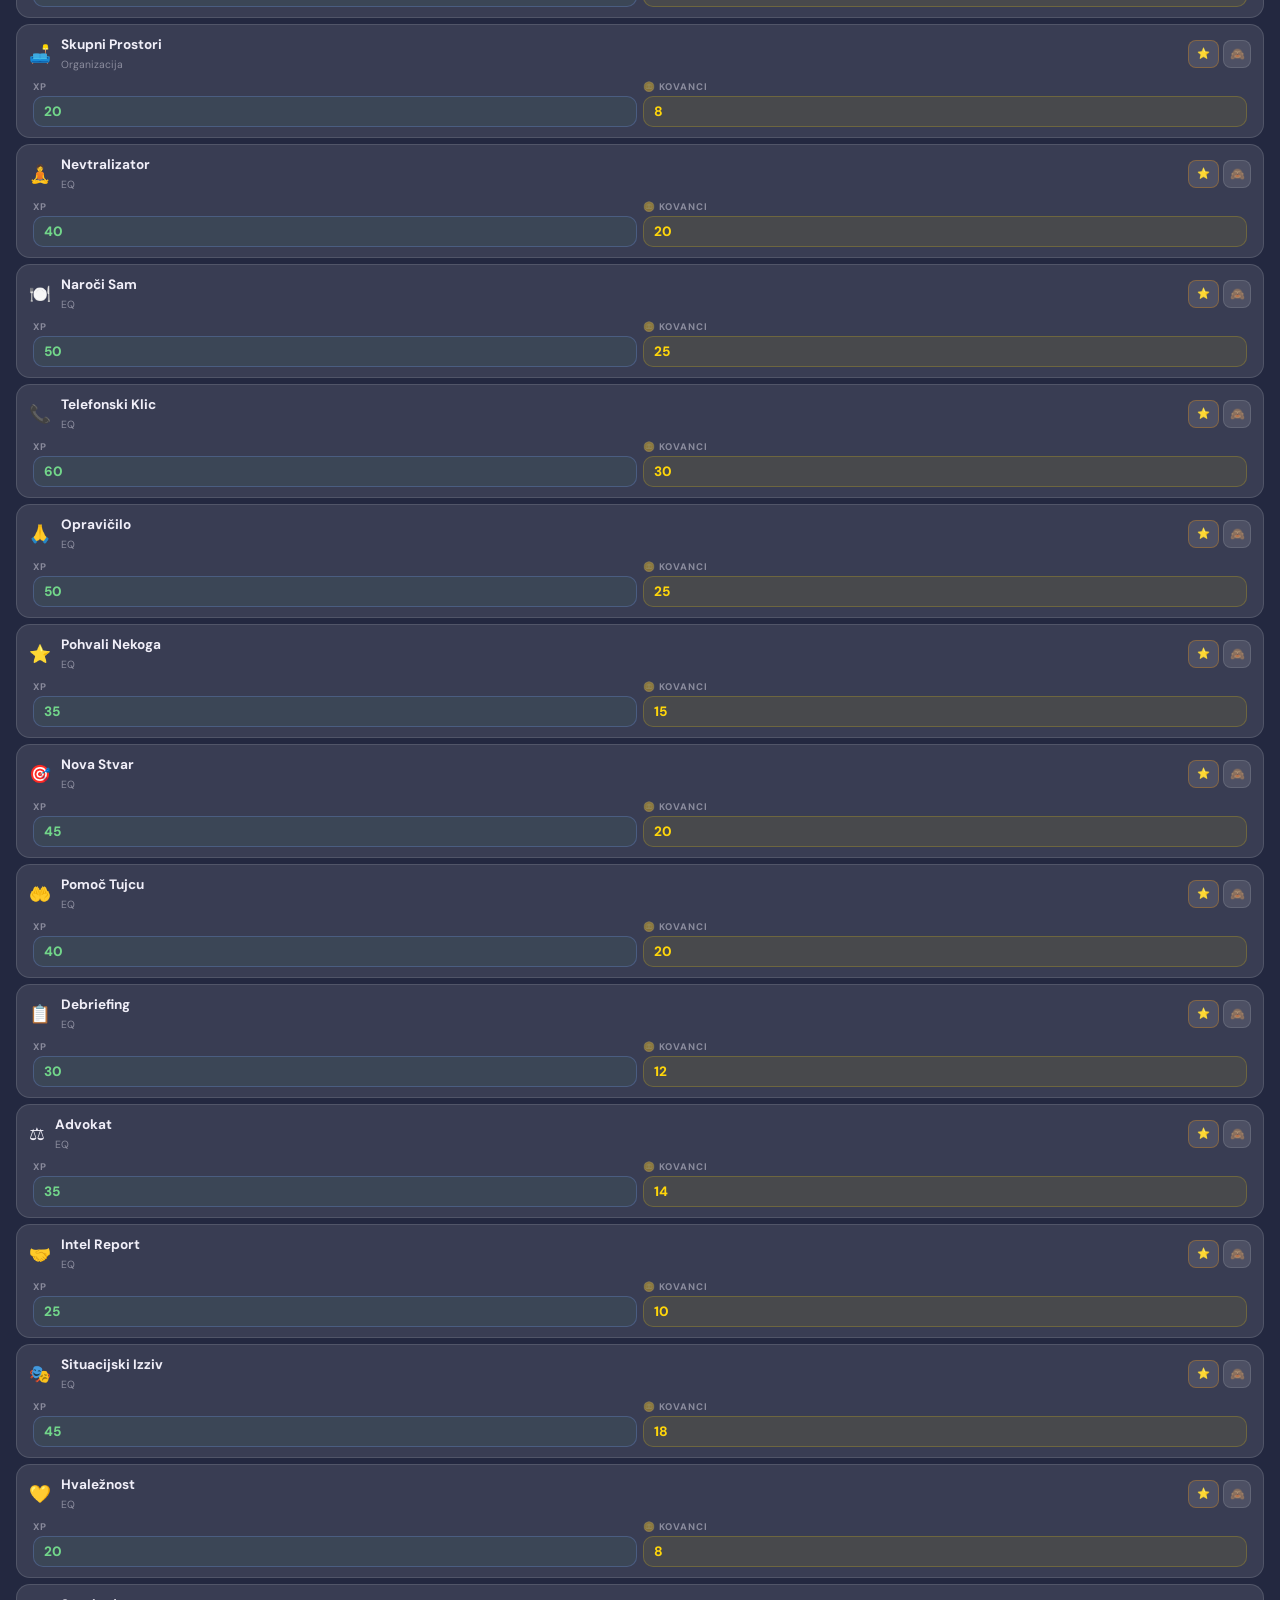
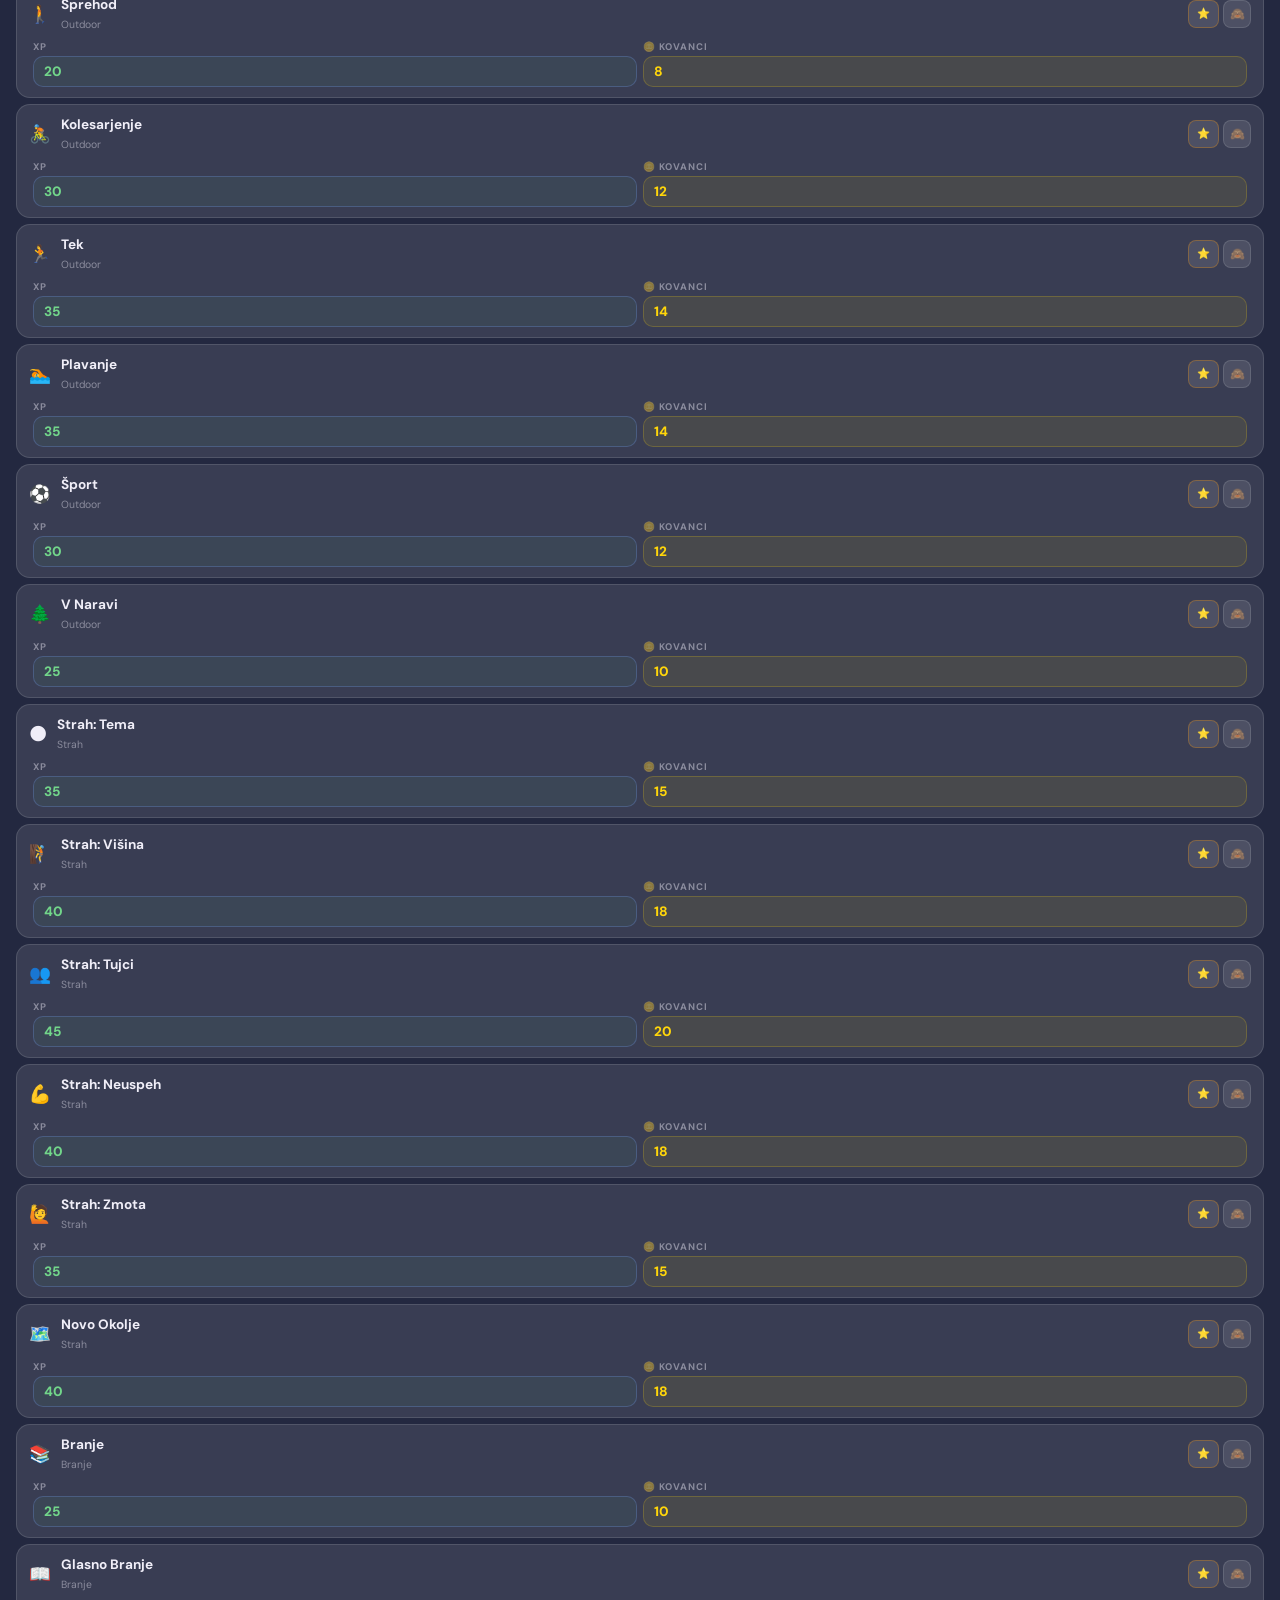
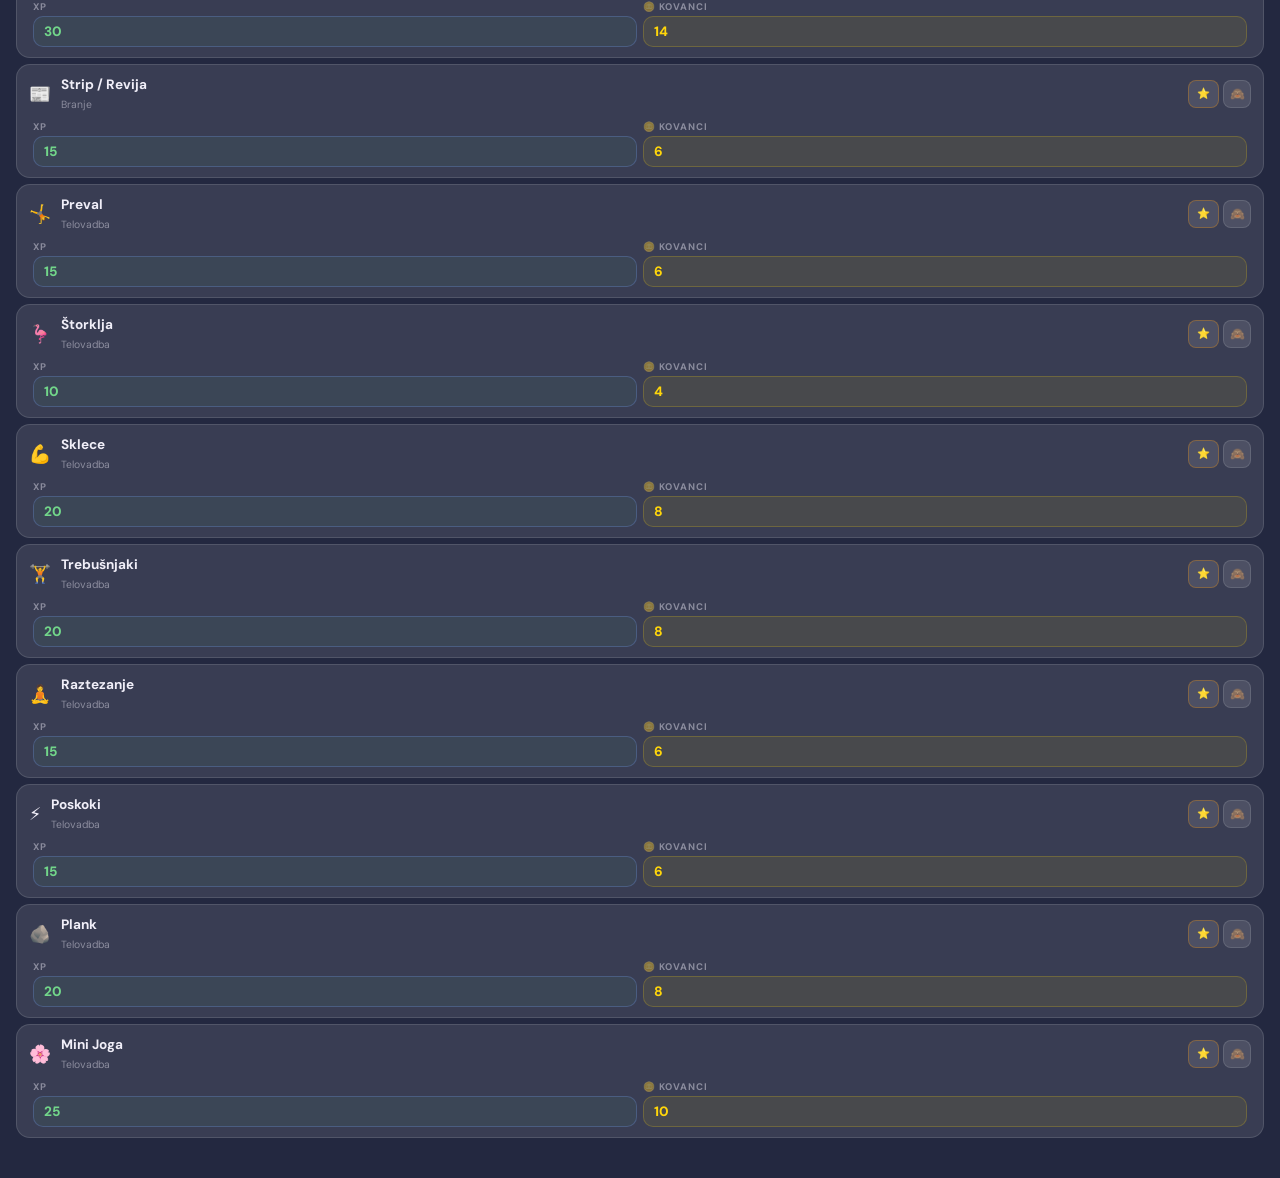
==== commit 1d27e37b: "Add files via upload" ====
--- a/commander.html
+++ b/commander.html
@@ -3,7 +3,7 @@
 <head>
 <meta charset="UTF-8"/>
 <meta name="viewport" content="width=device-width,initial-scale=1.0,viewport-fit=cover"/>
-<meta name="theme-color" content="#0F1A0F"/>
+<meta name="theme-color" content="#1E2438"/>
 <link rel="icon" type="image/png" href="favicon.png"/>
 <link rel="manifest" href="manifest.json"/>
 <title>LONA OS — Commander</title>
@@ -41,7 +41,7 @@
 }
 .agent-cmd-card__avatar {
   width: 40px; height: 40px; border-radius: 50%;
-  overflow: hidden; background: rgba(255,255,255,.08);
+  overflow: hidden; background: rgba(255,255,255,.12);
   display: flex; align-items: center; justify-content: center;
   font-size: 1.2rem; flex-shrink: 0;
   border: 2px solid rgba(90,175,122,.3);
@@ -62,7 +62,7 @@
 }
 .stat-pill {
   flex: 1; text-align: center; padding: 6px 4px;
-  background: rgba(255,255,255,.04);
+  background: rgba(255,255,255,.10);
   border: 1px solid var(--border);
   border-radius: var(--r-sm);
 }
@@ -122,7 +122,7 @@
   background: var(--bg-card);
   cursor: pointer; transition: all .15s ease;
 }
-.cmd-action-btn--hide  { color: rgba(247,244,239,.4); }
+.cmd-action-btn--hide  { color: rgba(240,238,248,.6); }
 .cmd-action-btn--show  { color: var(--green); border-color: rgba(90,175,122,.3); }
 .cmd-action-btn--del   { color: var(--red); border-color: rgba(255,59,48,.2); }
 
@@ -144,7 +144,7 @@
   margin-bottom: 4px; display: block;
 }
 .form-input {
-  background: rgba(255,255,255,.06);
+  background: rgba(255,255,255,.09);
   border: 1px solid var(--border);
   border-radius: var(--r-md);
   color: var(--text); padding: 10px 12px;
@@ -153,14 +153,14 @@
 }
 .form-input:focus { border-color: rgba(90,175,122,.4); }
 .form-select {
-  background: rgba(255,255,255,.06);
+  background: rgba(255,255,255,.09);
   border: 1px solid var(--border);
   border-radius: var(--r-md);
   color: var(--text); padding: 10px 12px;
   font-size: .88rem; font-family: var(--font-body);
   outline: none; width: 100%;
 }
-.form-select option { background: #1a2b1a; }
+.form-select option { background: #2A3050; }
 
 .add-btn {
   width: 100%; padding: 13px;
@@ -244,6 +244,7 @@
   <div class="cmd-tab cmd-tab--active" onclick="switchTab('missions')">⚔️ Misije</div>
   <div class="cmd-tab" onclick="switchTab('rewards')">🏆 Nagrade</div>
   <div class="cmd-tab" onclick="switchTab('add-mission')">+ Misija</div>
+  <div class="cmd-tab" onclick="switchTab('mine')">⭐ Moje</div>
   <div class="cmd-tab" onclick="switchTab('add-reward')">+ Nagrada</div>
 </div>
 
@@ -324,6 +325,42 @@
   </div>
 </div>
 
+<!-- TAB: Moje misije -->
+<div class="tab-content cmd-section" id="tab-mine">
+  <p style="font-size:.75rem;color:var(--text-muted);margin-bottom:12px">
+    Misije ki jih dodata otroka vidita pod ⭐ Moje na glavni strani.
+  </p>
+  <div class="add-form" style="margin-bottom:12px">
+    <p class="cmd-section__title" style="margin-bottom:0">Dodaj v Moje misije</p>
+    <div class="add-form__row add-form__row--3">
+      <div>
+        <label class="form-label">Ikona</label>
+        <input class="form-input" id="mm-icon" placeholder="⭐" style="text-align:center;font-size:1.3rem"/>
+      </div>
+      <div>
+        <label class="form-label">Naziv</label>
+        <input class="form-input" id="mm-label" placeholder="Npr. Pomagaj pri nakupu"/>
+      </div>
+      <div>
+        <label class="form-label">XP</label>
+        <input class="form-input" id="mm-xp" type="number" value="25"/>
+      </div>
+    </div>
+    <div class="add-form__row add-form__row--2">
+      <div>
+        <label class="form-label">🪙 Kovanci</label>
+        <input class="form-input" id="mm-coins" type="number" value="10"/>
+      </div>
+      <div>
+        <label class="form-label">Opis</label>
+        <input class="form-input" id="mm-desc" placeholder="Kratko navodilo..."/>
+      </div>
+    </div>
+    <button class="add-btn" onclick="addMineMission()">⭐ Dodaj v Moje</button>
+  </div>
+  <div class="cmd-mission-list" id="mine-list"></div>
+</div>
+
 <!-- TAB: Dodaj nagrado -->
 <div class="tab-content cmd-section" id="tab-add-reward">
   <div class="add-form">
@@ -370,6 +407,8 @@
   document.querySelectorAll('.cmd-tab').forEach(t => t.classList.remove('cmd-tab--active'));
   document.getElementById('tab-' + name).classList.add('active');
   event.target.classList.add('cmd-tab--active');
+  if (name === 'mine') renderMineList();
+  if (name === 'missions') renderMissionList();
 }
 
 // ── AGENTS ────────────────────────────────────────────────
@@ -388,7 +427,14 @@
 
     return `<div class="agent-cmd-card">
       <div class="agent-cmd-card__top">
-        <div class="agent-cmd-card__avatar">${avHtml}</div>
+        <div style="position:relative;flex-shrink:0;cursor:pointer" onclick="document.getElementById('photo-input-${a.id}').click()" title="Zamenjaj foto">
+          <div class="agent-cmd-card__avatar">${avHtml}</div>
+          <div style="position:absolute;bottom:-2px;right:-2px;width:20px;height:20px;border-radius:50%;
+            background:#4A9E6A;border:2px solid #232840;display:flex;align-items:center;
+            justify-content:center;font-size:.6rem">📷</div>
+        </div>
+        <input type="file" id="photo-input-${a.id}" accept="image/*" style="display:none"
+          onchange="handleCmdPhoto(this,'${a.id}')">
         <div>
           <p class="agent-cmd-card__name">${a.name}</p>
           <p class="agent-cmd-card__rank">${rank}</p>
@@ -396,7 +442,7 @@
       </div>
       <div class="stat-row">
         <div class="stat-pill">
-          <p class="stat-pill__val" style="color:#5AAF7A">${xp}</p>
+          <p class="stat-pill__val" style="color:#72D68A">${xp}</p>
           <p class="stat-pill__lbl">XP prosto</p>
         </div>
         <div class="stat-pill">
@@ -408,9 +454,15 @@
           <p class="stat-pill__lbl">🃏 Jokerji</p>
         </div>
       </div>
+      <div style="display:flex;gap:6px;margin-bottom:6px">
+        <input id="name-input-${a.id}" value="${a.name}"
+          style="flex:1;padding:7px 10px;border-radius:var(--r-sm);background:rgba(255,255,255,.09);border:1px solid rgba(255,255,255,.1);color:#F0EEF8;font-size:.82rem;font-family:'DM Sans',sans-serif;outline:none"/>
+        <button onclick="saveName('${a.id}')"
+          style="padding:7px 12px;border-radius:var(--r-sm);background:rgba(120,160,255,.2);border:1px solid rgba(90,175,122,.3);color:#72D68A;font-size:.75rem;font-weight:800;cursor:pointer;white-space:nowrap">✓ Shrani</button>
+      </div>
       <div style="display:flex;gap:6px">
         <button onclick="giveBonus('${a.id}',25,'xp')"
-          style="flex:1;padding:7px;border-radius:var(--r-sm);background:rgba(90,175,122,.12);border:1px solid rgba(90,175,122,.25);color:#5AAF7A;font-size:.75rem;font-weight:800;cursor:pointer">+25 XP</button>
+          style="flex:1;padding:7px;border-radius:var(--r-sm);background:rgba(120,160,255,.18);border:1px solid rgba(90,175,122,.25);color:#72D68A;font-size:.75rem;font-weight:800;cursor:pointer">+25 XP</button>
         <button onclick="giveBonus('${a.id}',10,'coins')"
           style="flex:1;padding:7px;border-radius:var(--r-sm);background:rgba(255,214,10,.1);border:1px solid rgba(255,214,10,.25);color:#FFD60A;font-size:.75rem;font-weight:800;cursor:pointer">+10 🪙</button>
         <button onclick="giveBonus('${a.id}',1,'joker')"
@@ -418,6 +470,41 @@
       </div>
     </div>`;
   }).join('');
+}
+
+function handleCmdPhoto(input, agentId) {
+  const file = input.files[0];
+  if (!file) return;
+  const reader = new FileReader();
+  reader.onload = e => {
+    const img = new Image();
+    img.onload = () => {
+      const canvas = document.createElement('canvas');
+      const size = Math.min(img.width, img.height);
+      canvas.width = canvas.height = 400;
+      canvas.getContext('2d').drawImage(img,
+        (img.width-size)/2,(img.height-size)/2,size,size,0,0,400,400);
+      const data = canvas.toDataURL('image/jpeg', .8);
+      localStorage.setItem('lona_photo_' + agentId, data);
+      showMsg('📷 Foto shranjena!');
+      renderAgents();
+    };
+    img.src = e.target.result;
+  };
+  reader.readAsDataURL(file);
+}
+
+function saveName(agentId) {
+  const input = document.getElementById('name-input-' + agentId);
+  if (!input || !input.value.trim()) return;
+  const names = JSON.parse(localStorage.getItem('lona_agent_names') || '{}');
+  names[agentId] = input.value.trim();
+  localStorage.setItem('lona_agent_names', JSON.stringify(names));
+  // Posodobi config
+  const agent = LONA_CONFIG.agents.find(a => a.id === agentId);
+  if (agent) agent.name = input.value.trim();
+  showMsg(`✓ Ime spremenjeno na "${input.value.trim()}"`);
+  renderAgents();
 }
 
 function giveBonus(agentId, amount, type) {
@@ -467,22 +554,77 @@
       organisation:'Organizacija',fitness:'Telovadba',outdoor:'Outdoor',
       eq:'EQ',fear:'Strah',creativity:'Branje',custom:'Moje',
       social:'Socialne',money:'Denar',body:'Telo',safety:'Varnost'}[m.category] || m.category;
-    return `<div class="cmd-mission-row ${isHidden ? 'cmd-mission-row--hidden' : ''}">
-      <span class="cmd-mission-row__icon">${m.icon || '📋'}</span>
-      <div class="cmd-mission-row__body">
-        <p class="cmd-mission-row__name">${m.label}</p>
-        <p class="cmd-mission-row__meta">${catName} · +${m.xp || m.baseXp || 0} XP · 🪙${m.coins || 0}</p>
-      </div>
-      <div class="cmd-mission-row__actions">
-        <button class="cmd-action-btn ${isHidden ? 'cmd-action-btn--show' : 'cmd-action-btn--hide'}"
-          onclick="setHidden('${m.id}', ${!isHidden})" title="${isHidden ? 'Pokaži' : 'Skrij'}">
-          ${isHidden ? '👁' : '🙈'}
-        </button>
-        ${isCustom ? `<button class="cmd-action-btn cmd-action-btn--del"
-          onclick="deleteCustom('${m.id}')" title="Izbriši">🗑</button>` : ''}
+    return `<div class="cmd-mission-row ${isHidden ? 'cmd-mission-row--hidden' : ''}" style="flex-direction:column;align-items:stretch;gap:8px">
+      <div style="display:flex;align-items:center;gap:10px">
+        <span class="cmd-mission-row__icon">${m.icon||'📋'}</span>
+        <div class="cmd-mission-row__body">
+          <p class="cmd-mission-row__name">${m.label}</p>
+          <p class="cmd-mission-row__meta">${catName}</p>
+        </div>
+        <div style="display:flex;gap:4px">
+          <button class="cmd-action-btn" onclick="addToMine('${m.id}')"
+            title="Dodaj v Moje" style="color:#FF9500;border-color:rgba(255,149,0,.3);font-size:.65rem;width:auto;padding:0 8px;white-space:nowrap">⭐</button>
+          <button class="cmd-action-btn ${isHidden?'cmd-action-btn--show':'cmd-action-btn--hide'}"
+            onclick="setHidden('${m.id}',${!isHidden})">${isHidden?'👁':'🙈'}</button>
+          ${isCustom?`<button class="cmd-action-btn cmd-action-btn--del" onclick="deleteCustom('${m.id}')">🗑</button>`:''}
+        </div>
+      </div>
+      <div style="display:grid;grid-template-columns:1fr 1fr;gap:6px;padding:0 4px">
+        <div>
+          <label style="font-size:.6rem;font-weight:700;letter-spacing:.1em;text-transform:uppercase;color:var(--text-muted);display:block;margin-bottom:3px">XP</label>
+          <input type="number" value="${m.xp||m.baseXp||0}" min="0"
+            onchange="updateMissionVal('${m.id}','xp',this.value,'${isCustom}')"
+            style="width:100%;padding:6px 10px;border-radius:10px;background:rgba(90,175,122,.08);border:1px solid rgba(120,160,255,.25);color:#72D68A;font-size:.85rem;font-weight:800;outline:none;font-family:'DM Sans',sans-serif"/>
+        </div>
+        <div>
+          <label style="font-size:.6rem;font-weight:700;letter-spacing:.1em;text-transform:uppercase;color:var(--text-muted);display:block;margin-bottom:3px">🪙 Kovanci</label>
+          <input type="number" value="${m.coins||0}" min="0"
+            onchange="updateMissionVal('${m.id}','coins',this.value,'${isCustom}')"
+            style="width:100%;padding:6px 10px;border-radius:10px;background:rgba(255,214,10,.08);border:1px solid rgba(255,214,10,.2);color:#FFD60A;font-size:.85rem;font-weight:800;outline:none;font-family:'DM Sans',sans-serif"/>
+        </div>
       </div>
     </div>`;
   }).join('') || '<p style="color:var(--text-muted);font-size:.82rem;text-align:center;padding:20px">Ni misij.</p>';
+}
+
+function addToMine(missionId) {
+  const m = LONA_CONFIG.missions[missionId];
+  if (!m) return;
+  const existing = JSON.parse(localStorage.getItem('lona_custom_missions') || '[]');
+  // Preveri če je že v Moje
+  if (existing.find(x => x.id === missionId || x.sourceId === missionId)) {
+    showMsg(`"${m.label}" je že v Moje misijah!`, true);
+    return;
+  }
+  // Dodaj kopijo z oznako sourceId
+  existing.push({ ...m, id:'mine_'+missionId, sourceId:missionId, category:'custom' });
+  localStorage.setItem('lona_custom_missions', JSON.stringify(existing));
+  showMsg(`⭐ "${m.label}" dodana v Moje misije!`);
+  renderMineList();
+}
+
+function updateMissionVal(id, field, val, isCustom) {
+  if (isCustom === 'true') {
+    // Custom misija — shrani v localStorage
+    const all = JSON.parse(localStorage.getItem('lona_custom_missions') || '[]');
+    const m = all.find(x => x.id === id);
+    if (m) {
+      if (field === 'xp')    { m.xp = parseInt(val)||0; m.baseXp = m.xp; }
+      if (field === 'coins') { m.coins = parseInt(val)||0; }
+      localStorage.setItem('lona_custom_missions', JSON.stringify(all));
+    }
+  } else {
+    // Config misija — shrani override v localStorage
+    const overrides = JSON.parse(localStorage.getItem('lona_mission_overrides') || '{}');
+    if (!overrides[id]) overrides[id] = {};
+    overrides[id][field] = parseInt(val)||0;
+    localStorage.setItem('lona_mission_overrides', JSON.stringify(overrides));
+    // Posodobi config v spominu
+    if (LONA_CONFIG.missions[id]) {
+      if (field === 'xp')    { LONA_CONFIG.missions[id].xp = parseInt(val)||0; LONA_CONFIG.missions[id].baseXp = parseInt(val)||0; }
+      if (field === 'coins') { LONA_CONFIG.missions[id].coins = parseInt(val)||0; }
+    }
+  }
 }
 
 function deleteCustom(id) {
@@ -493,23 +635,54 @@
 
 // ── REWARDS LIST ──────────────────────────────────────────
 function renderRewardsList() {
-  const mkRow = r => `<div class="cmd-reward-row">
-    <span class="cmd-reward-row__icon">${r.icon}</span>
-    <div class="cmd-reward-row__body">
-      <p class="cmd-reward-row__name">${r.label}</p>
-      <p class="cmd-reward-row__cost">🪙 ${r.cost} kovancev</p>
-    </div>
-    <button class="cmd-action-btn cmd-action-btn--del"
-      onclick="deleteReward('${r.id}', '${r.shared ? 'shared' : 'personal'}')" title="Izbriši">🗑</button>
+  const mkRow = (r, type) => `<div class="cmd-mission-row" style="flex-direction:column;align-items:stretch;gap:8px">
+    <div style="display:flex;align-items:center;gap:10px">
+      <span style="font-size:1.2rem">${r.icon}</span>
+      <div style="flex:1">
+        <p style="font-size:.85rem;font-weight:700;color:var(--text);margin:0">${r.label}</p>
+      </div>
+      <button class="cmd-action-btn cmd-action-btn--del"
+        onclick="deleteReward('${r.id}','${type}')">🗑</button>
+    </div>
+    <div style="display:grid;grid-template-columns:1fr 60px 60px;gap:6px;padding:0 4px">
+      <div>
+        <label style="font-size:.6rem;font-weight:700;letter-spacing:.1em;text-transform:uppercase;color:var(--text-muted);display:block;margin-bottom:3px">Naziv</label>
+        <input value="${r.label}"
+          onchange="updateReward('${r.id}','${type}','label',this.value)"
+          style="width:100%;padding:6px 10px;border-radius:10px;background:rgba(255,255,255,.09);border:1px solid rgba(255,255,255,.1);color:var(--text);font-size:.82rem;outline:none;font-family:'DM Sans',sans-serif"/>
+      </div>
+      <div>
+        <label style="font-size:.6rem;font-weight:700;letter-spacing:.1em;text-transform:uppercase;color:var(--text-muted);display:block;margin-bottom:3px">🪙</label>
+        <input type="number" value="${r.cost}" min="0"
+          onchange="updateReward('${r.id}','${type}','cost',this.value)"
+          style="width:100%;padding:6px 8px;border-radius:10px;background:rgba(255,214,10,.08);border:1px solid rgba(255,214,10,.2);color:#FFD60A;font-size:.82rem;font-weight:800;outline:none;font-family:'DM Sans',sans-serif"/>
+      </div>
+      <div>
+        <label style="font-size:.6rem;font-weight:700;letter-spacing:.1em;text-transform:uppercase;color:var(--text-muted);display:block;margin-bottom:3px">Ikona</label>
+        <input value="${r.icon}"
+          onchange="updateReward('${r.id}','${type}','icon',this.value)"
+          style="width:100%;padding:6px 8px;border-radius:10px;background:rgba(255,255,255,.09);border:1px solid rgba(255,255,255,.1);color:var(--text);font-size:1rem;text-align:center;outline:none;font-family:'DM Sans',sans-serif"/>
+      </div>
+    </div>
   </div>`;
 
   document.getElementById('cmd-rewards-personal').innerHTML =
-    (LONA_CONFIG.rewards.personal || []).map(mkRow).join('') ||
+    (LONA_CONFIG.rewards.personal || []).map(r => mkRow(r,'personal')).join('') ||
     '<p style="color:var(--text-muted);font-size:.82rem;padding:8px">Ni osebnih nagrad.</p>';
 
   document.getElementById('cmd-rewards-shared').innerHTML =
-    (LONA_CONFIG.rewards.shared || []).map(mkRow).join('') ||
+    (LONA_CONFIG.rewards.shared || []).map(r => mkRow(r,'shared')).join('') ||
     '<p style="color:var(--text-muted);font-size:.82rem;padding:8px">Ni skupnih nagrad.</p>';
+}
+
+function updateReward(id, type, field, val) {
+  const list = LONA_CONFIG.rewards[type];
+  const r = list.find(x => x.id === id);
+  if (!r) return;
+  if (field === 'cost')  r.cost  = parseInt(val) || 0;
+  if (field === 'label') r.label = val.trim();
+  if (field === 'icon')  r.icon  = val.trim();
+  localStorage.setItem('lona_custom_rewards', JSON.stringify(LONA_CONFIG.rewards));
 }
 
 function deleteReward(id, type) {
@@ -520,6 +693,91 @@
   localStorage.setItem('lona_custom_rewards', JSON.stringify(LONA_CONFIG.rewards));
   renderRewardsList();
   showMsg('Nagrada izbrisana.');
+}
+
+// ── MOJE MISIJE ──────────────────────────────────────────────
+function addMineMission() {
+  const icon  = document.getElementById('mm-icon').value.trim() || '⭐';
+  const label = document.getElementById('mm-label').value.trim();
+  const xp    = parseInt(document.getElementById('mm-xp').value) || 25;
+  const coins = parseInt(document.getElementById('mm-coins').value) || 10;
+  const desc  = document.getElementById('mm-desc').value.trim();
+
+  if (!label) { showMsg('Vnesi naziv misije!', true); return; }
+
+  const existing = JSON.parse(localStorage.getItem('lona_custom_missions') || '[]');
+  const id = 'mine_' + Date.now();
+  existing.push({ id, label, icon, xp, coins, desc,
+    category:'custom', location:'any',
+    cooldownHrs:48, season:'osnovno', visible:true, state:'available' });
+  localStorage.setItem('lona_custom_missions', JSON.stringify(existing));
+
+  showMsg(`⭐ "${label}" dodana v Moje misije!`);
+  document.getElementById('mm-label').value = '';
+  document.getElementById('mm-icon').value  = '';
+  document.getElementById('mm-desc').value  = '';
+  renderMineList();
+}
+
+function renderMineList() {
+  const el = document.getElementById('mine-list');
+  if (!el) return;
+  const all = JSON.parse(localStorage.getItem('lona_custom_missions') || '[]')
+    .filter(m => m.id.startsWith('mine_') || m.category === 'custom');
+
+  if (!all.length) {
+    el.innerHTML = '<p style="color:var(--text-muted);font-size:.82rem;text-align:center;padding:16px">Še ni tvojih misij.</p>';
+    return;
+  }
+  el.innerHTML = all.map(m => `
+    <div class="cmd-mission-row" style="flex-direction:column;align-items:stretch;gap:8px">
+      <div style="display:flex;align-items:center;gap:10px">
+        <span class="cmd-mission-row__icon">${m.icon||'⭐'}</span>
+        <div class="cmd-mission-row__body">
+          <p class="cmd-mission-row__name">${m.label}</p>
+          <p class="cmd-mission-row__meta">${m.desc||''}</p>
+        </div>
+        <button class="cmd-action-btn cmd-action-btn--del" onclick="deleteMineMission('${m.id}')">🗑</button>
+      </div>
+      <div style="display:grid;grid-template-columns:1fr 1fr auto;gap:6px;padding:0 4px">
+        <div>
+          <label style="font-size:.6rem;font-weight:700;letter-spacing:.1em;text-transform:uppercase;color:var(--text-muted);display:block;margin-bottom:3px">XP</label>
+          <input type="number" value="${m.xp||m.baseXp||0}" min="0" max="500"
+            onchange="updateMineVal('${m.id}','xp',this.value)"
+            style="width:100%;padding:7px 10px;border-radius:10px;background:rgba(90,175,122,.08);border:1px solid rgba(120,160,255,.25);color:#72D68A;font-size:.88rem;font-weight:800;outline:none;font-family:'DM Sans',sans-serif"/>
+        </div>
+        <div>
+          <label style="font-size:.6rem;font-weight:700;letter-spacing:.1em;text-transform:uppercase;color:var(--text-muted);display:block;margin-bottom:3px">🪙 Kovanci</label>
+          <input type="number" value="${m.coins||0}" min="0" max="500"
+            onchange="updateMineVal('${m.id}','coins',this.value)"
+            style="width:100%;padding:7px 10px;border-radius:10px;background:rgba(255,214,10,.08);border:1px solid rgba(255,214,10,.2);color:#FFD60A;font-size:.88rem;font-weight:800;outline:none;font-family:'DM Sans',sans-serif"/>
+        </div>
+        <div style="display:flex;align-items:flex-end">
+          <button onclick="updateMineVal('${m.id}','save')"
+            style="padding:7px 12px;border-radius:10px;background:rgba(120,160,255,.2);border:1px solid rgba(90,175,122,.3);color:#72D68A;font-size:.75rem;font-weight:800;cursor:pointer;white-space:nowrap;font-family:'DM Sans',sans-serif">
+            ✓
+          </button>
+        </div>
+      </div>
+    </div>`).join('');
+}
+
+function updateMineVal(id, field, val) {
+  const all = JSON.parse(localStorage.getItem('lona_custom_missions') || '[]');
+  const m = all.find(x => x.id === id);
+  if (!m) return;
+  if (field === 'xp')    { m.xp = parseInt(val) || 0; m.baseXp = m.xp; }
+  if (field === 'coins') { m.coins = parseInt(val) || 0; }
+  if (field === 'save')  { showMsg('✓ Shranjeno!'); }
+  localStorage.setItem('lona_custom_missions', JSON.stringify(all));
+}
+
+function deleteMineMission(id) {
+  const all = JSON.parse(localStorage.getItem('lona_custom_missions') || '[]')
+    .filter(m => m.id !== id);
+  localStorage.setItem('lona_custom_missions', JSON.stringify(all));
+  renderMineList();
+  showMsg('Misija izbrisana.');
 }
 
 // ── ADD MISSION ───────────────────────────────────────────
@@ -581,7 +839,7 @@
     padding:10px 18px;border-radius:30px;font-size:.85rem;font-weight:700;
     background:${isError ? 'rgba(255,59,48,.2)' : 'rgba(45,125,82,.3)'};
     border:1px solid ${isError ? 'rgba(255,59,48,.4)' : 'rgba(90,175,122,.4)'};
-    color:${isError ? '#FF6B6B' : '#5AAF7A'};
+    color:${isError ? '#FF6B6B' : '#72D68A'};
     z-index:9999;backdrop-filter:blur(8px);white-space:nowrap`;
   document.body.appendChild(el);
   setTimeout(() => el.remove(), 2500);
@@ -597,6 +855,7 @@
 document.addEventListener('DOMContentLoaded', () => {
   renderAgents();
   renderMissionList();
+  renderMineList();
   renderRewardsList();
 });
 </script>
--- a/shared.css
+++ b/shared.css
@@ -13,18 +13,18 @@
   --font-body:    'DM Sans', system-ui, sans-serif;
   --font-display: 'DM Serif Display', serif;
 
-  --bg:           #0a120a;
-  --bg-card:      rgba(255,255,255,.04);
-  --bg-card-2:    rgba(255,255,255,.07);
-  --border:       rgba(255,255,255,.08);
-  --border-green: rgba(90,175,122,.2);
-
-  --text:         #F7F4EF;
-  --text-dim:     rgba(247,244,239,.5);
-  --text-muted:   rgba(247,244,239,.3);
-
-  --green:        #5AAF7A;
-  --green-deep:   #2D7D52;
+  --bg:           #232840;
+  --bg-card:      rgba(255,255,255,.10);
+  --bg-card-2:    rgba(255,255,255,.10);
+  --border:       rgba(255,255,255,.12);
+  --border-green: rgba(120,160,255,.25);
+
+  --text:         #F0EEF8;
+  --text-dim:     rgba(240,238,248,.7);
+  --text-muted:   rgba(240,238,248,.45);
+
+  --green:        #72D68A;
+  --green-deep:   #4A9E6A;
   --gold:         #FFD60A;
   --purple:       #AF52DE;
   --blue:         #007AFF;
@@ -68,7 +68,7 @@
   flex-shrink: 0;
 }
 .logo-accent { color: var(--green); }
-.logo-bracket { color: rgba(247,244,239,.5); }
+.logo-bracket { color: rgba(240,238,248,.7); }
 .top-bar__title {
   flex: 1; font-size: .7rem; font-weight: 600;
   letter-spacing: .14em; text-transform: uppercase;
@@ -153,7 +153,7 @@
 /* ── INPUTS ────────────────────────────────────────────── */
 input, select, textarea {
   font-family: var(--font-body);
-  background: rgba(255,255,255,.06);
+  background: rgba(255,255,255,.09);
   border: 1px solid var(--border);
   border-radius: var(--r-md);
   color: var(--text);
@@ -164,9 +164,9 @@
 }
 input:focus, select:focus, textarea:focus {
   border-color: rgba(90,175,122,.4);
-  background: rgba(255,255,255,.08);
-}
-select option { background: #1a2b1a; color: var(--text); }
+  background: rgba(255,255,255,.12);
+}
+select option { background: #2A3050; color: var(--text); }
 
 /* ── MAIN SCROLL ───────────────────────────────────────── */
 .main-scroll {
@@ -182,7 +182,7 @@
   width: calc(100% - 32px); max-width: 400px;
   display: flex;
   background: rgba(10,18,10,.94);
-  border: 1px solid rgba(90,175,122,.18);
+  border: 1px solid rgba(120,160,255,.22);
   border-radius: 24px; padding: 8px 12px;
   gap: 0; z-index: 100;
   backdrop-filter: blur(16px);
@@ -199,7 +199,7 @@
 .bottom-nav__item span {
   font-size: 10px; font-weight: 600;
   letter-spacing: .06em; text-transform: uppercase;
-  color: rgba(247,244,239,.3);
+  color: rgba(240,238,248,.45);
 }
 .bottom-nav__item--active span { color: var(--green); font-weight: 800; }
 .bottom-nav__item--active::after {
@@ -216,8 +216,8 @@
   padding: 16px;
 }
 .joker-dialog__box {
-  background: #1a2b1a;
-  border: 1px solid rgba(90,175,122,.2);
+  background: #2A3050;
+  border: 1px solid rgba(120,160,255,.25);
   border-radius: var(--r-2xl);
   padding: 24px 20px;
   max-width: 320px; width: 100%;
@@ -238,7 +238,7 @@
 }
 .joker-dialog__cancel {
   flex: 1; padding: 12px; border-radius: var(--r-md);
-  background: rgba(255,255,255,.06);
+  background: rgba(255,255,255,.09);
   border: 1px solid var(--border);
   color: var(--text-dim); font-size: .88rem; font-weight: 600;
 }
@@ -271,8 +271,8 @@
   align-items: center; justify-content: center;
 }
 .settings-box {
-  background: #1a2b1a;
-  border: 1px solid rgba(90,175,122,.2);
+  background: #2A3050;
+  border: 1px solid rgba(120,160,255,.25);
   border-radius: var(--r-2xl); padding: 24px 20px;
   max-width: 320px; width: calc(100% - 32px);
   display: flex; flex-direction: column; gap: 10px;
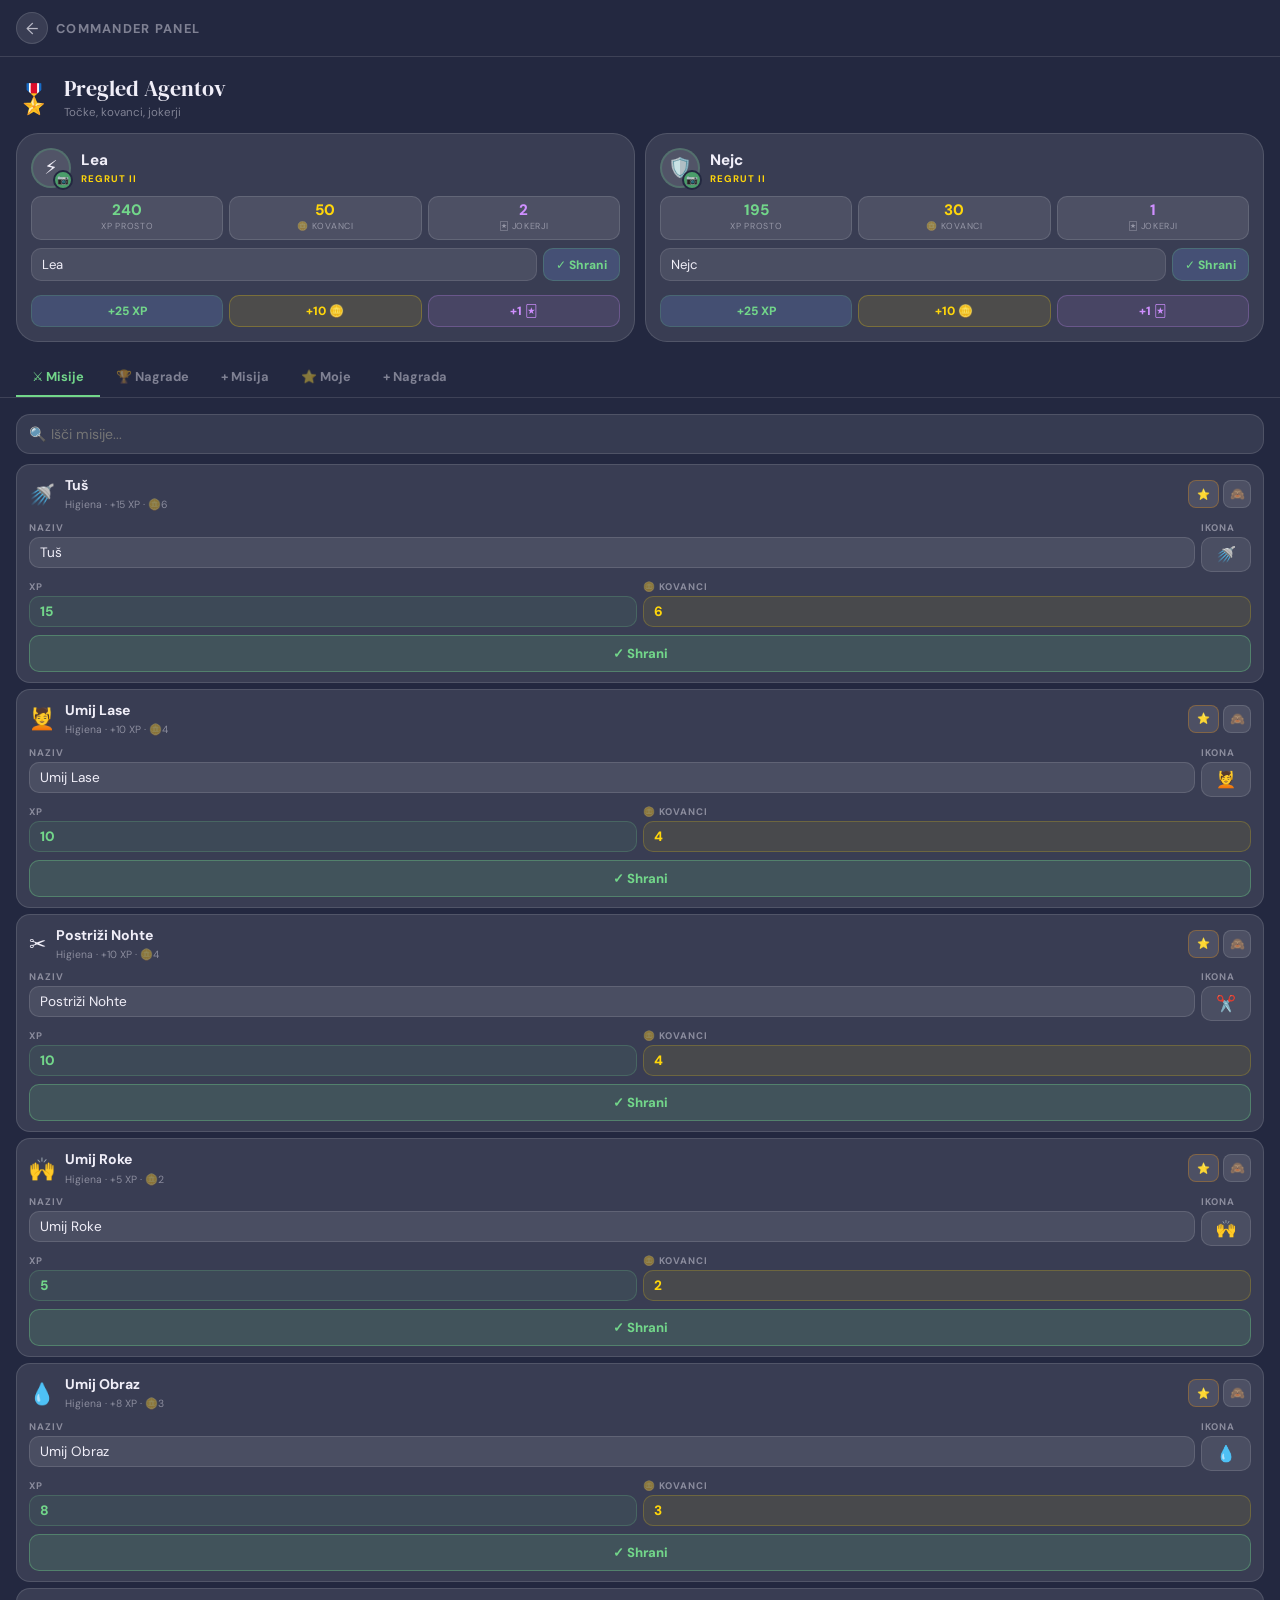
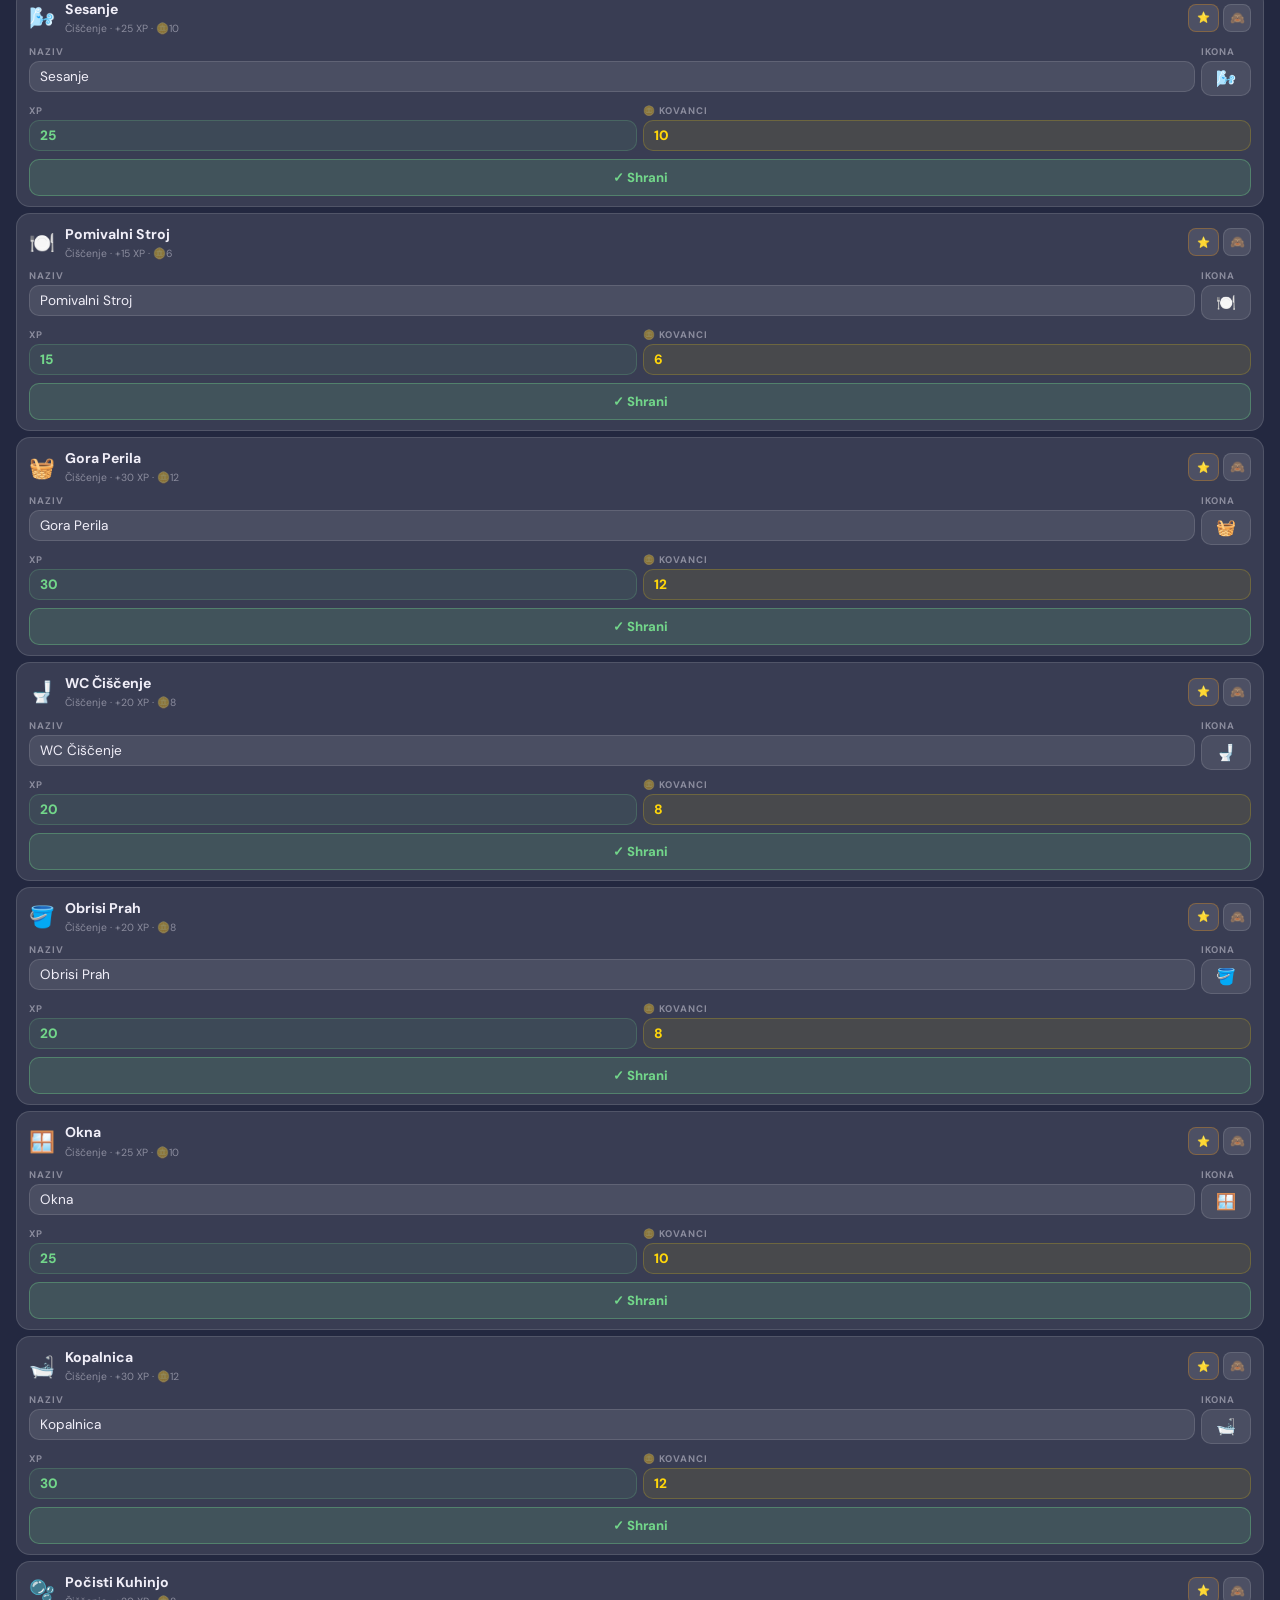
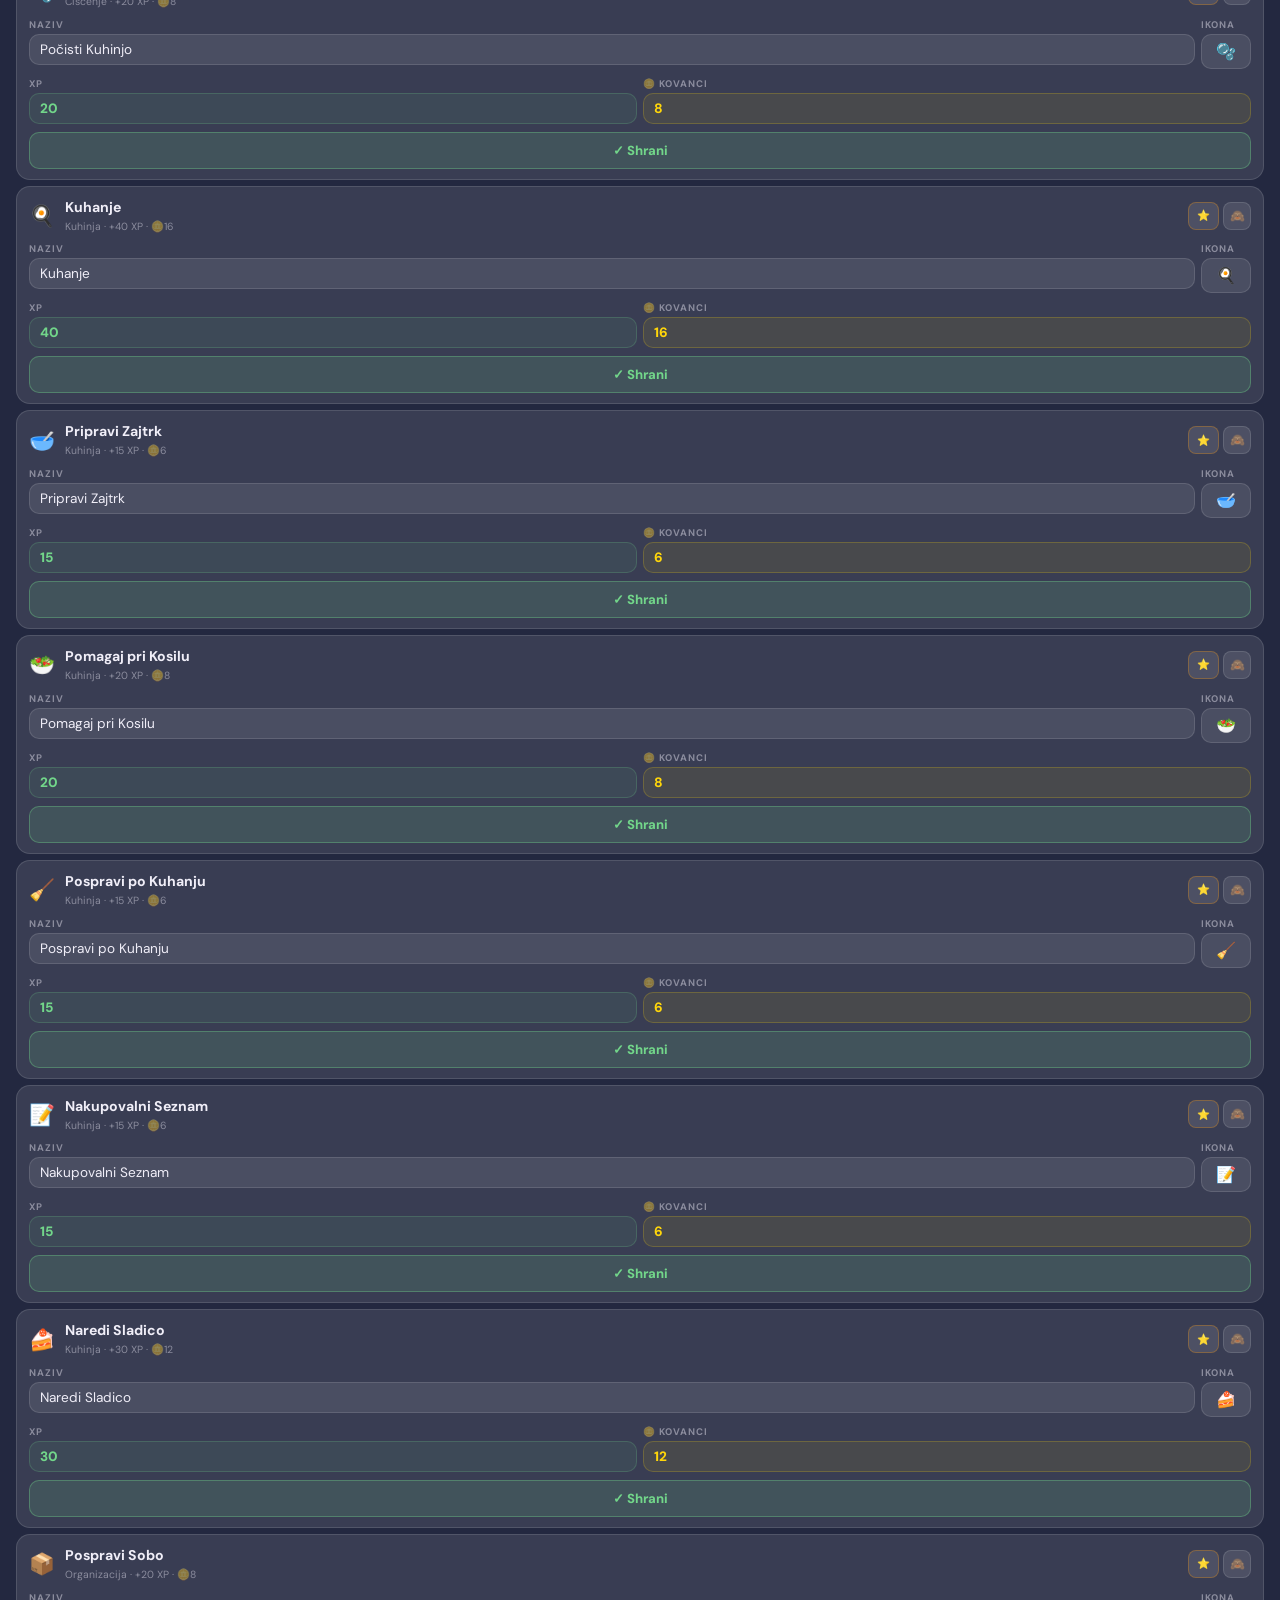
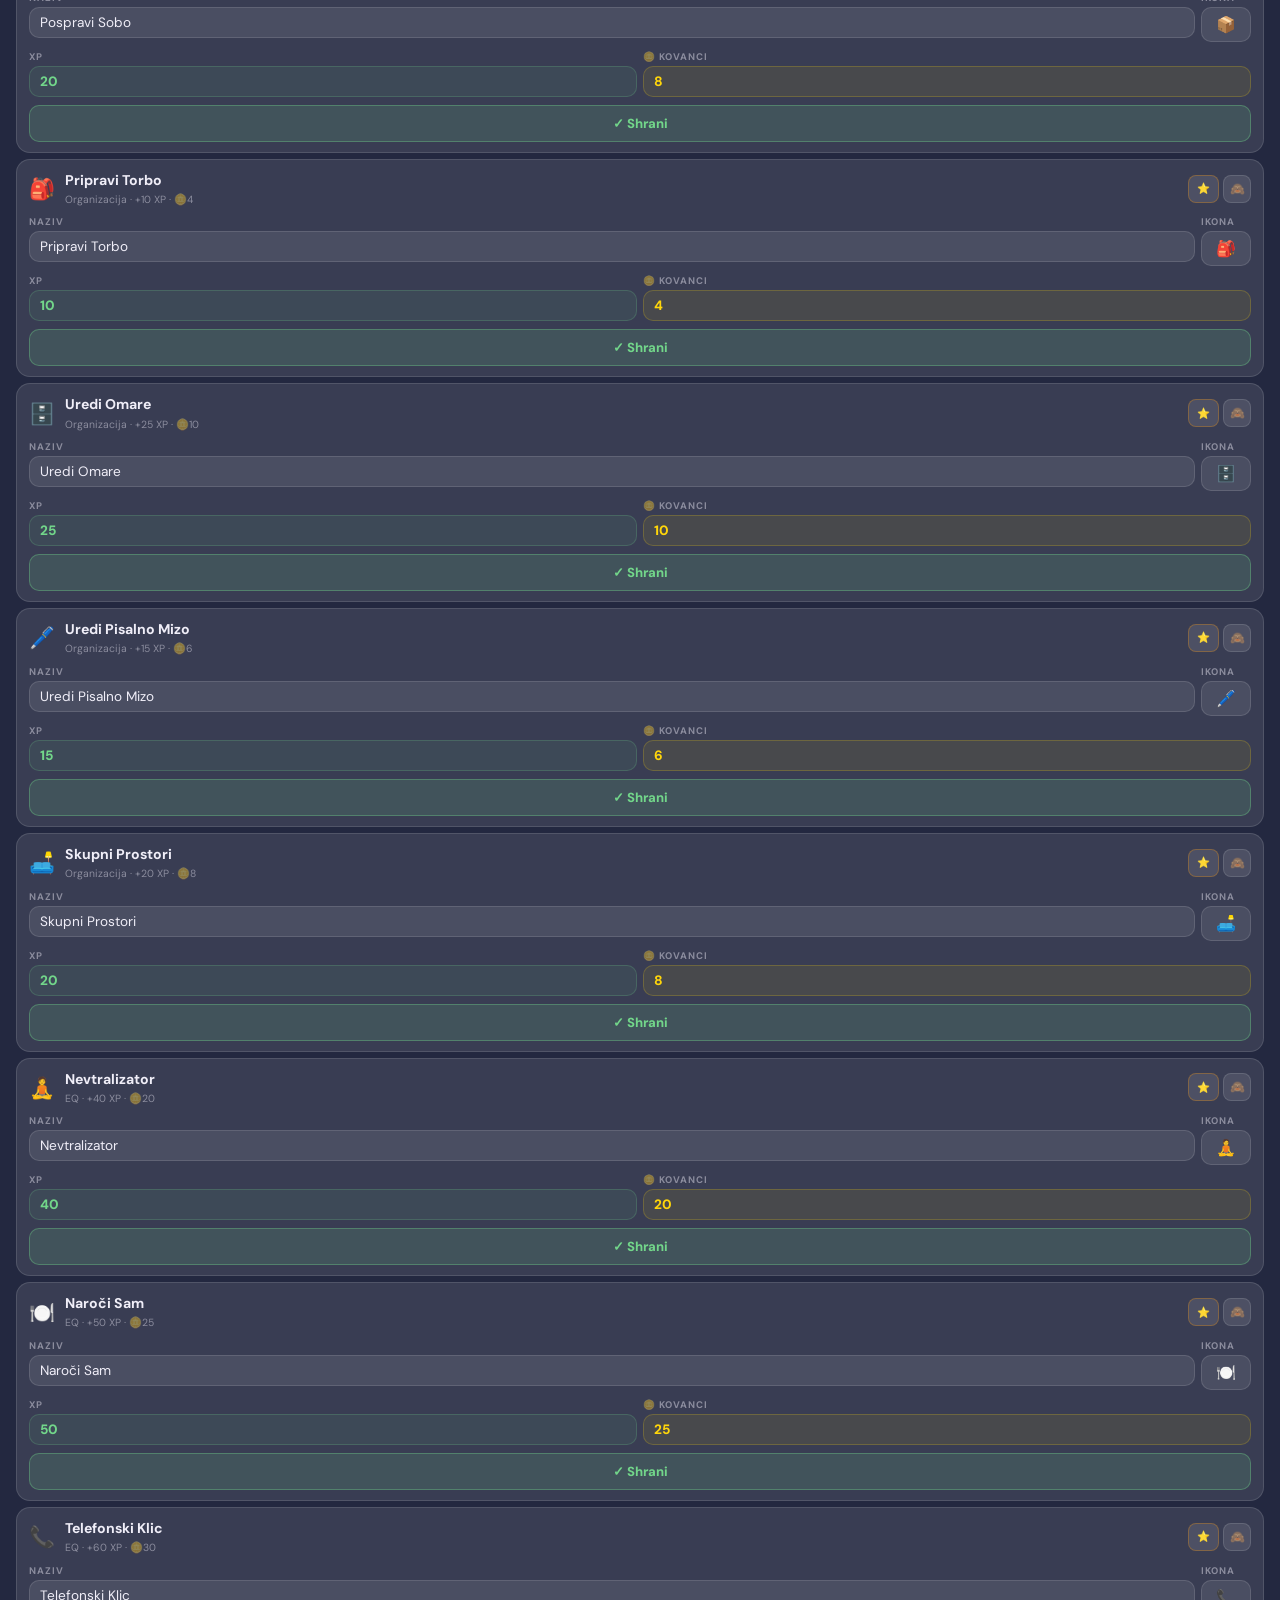
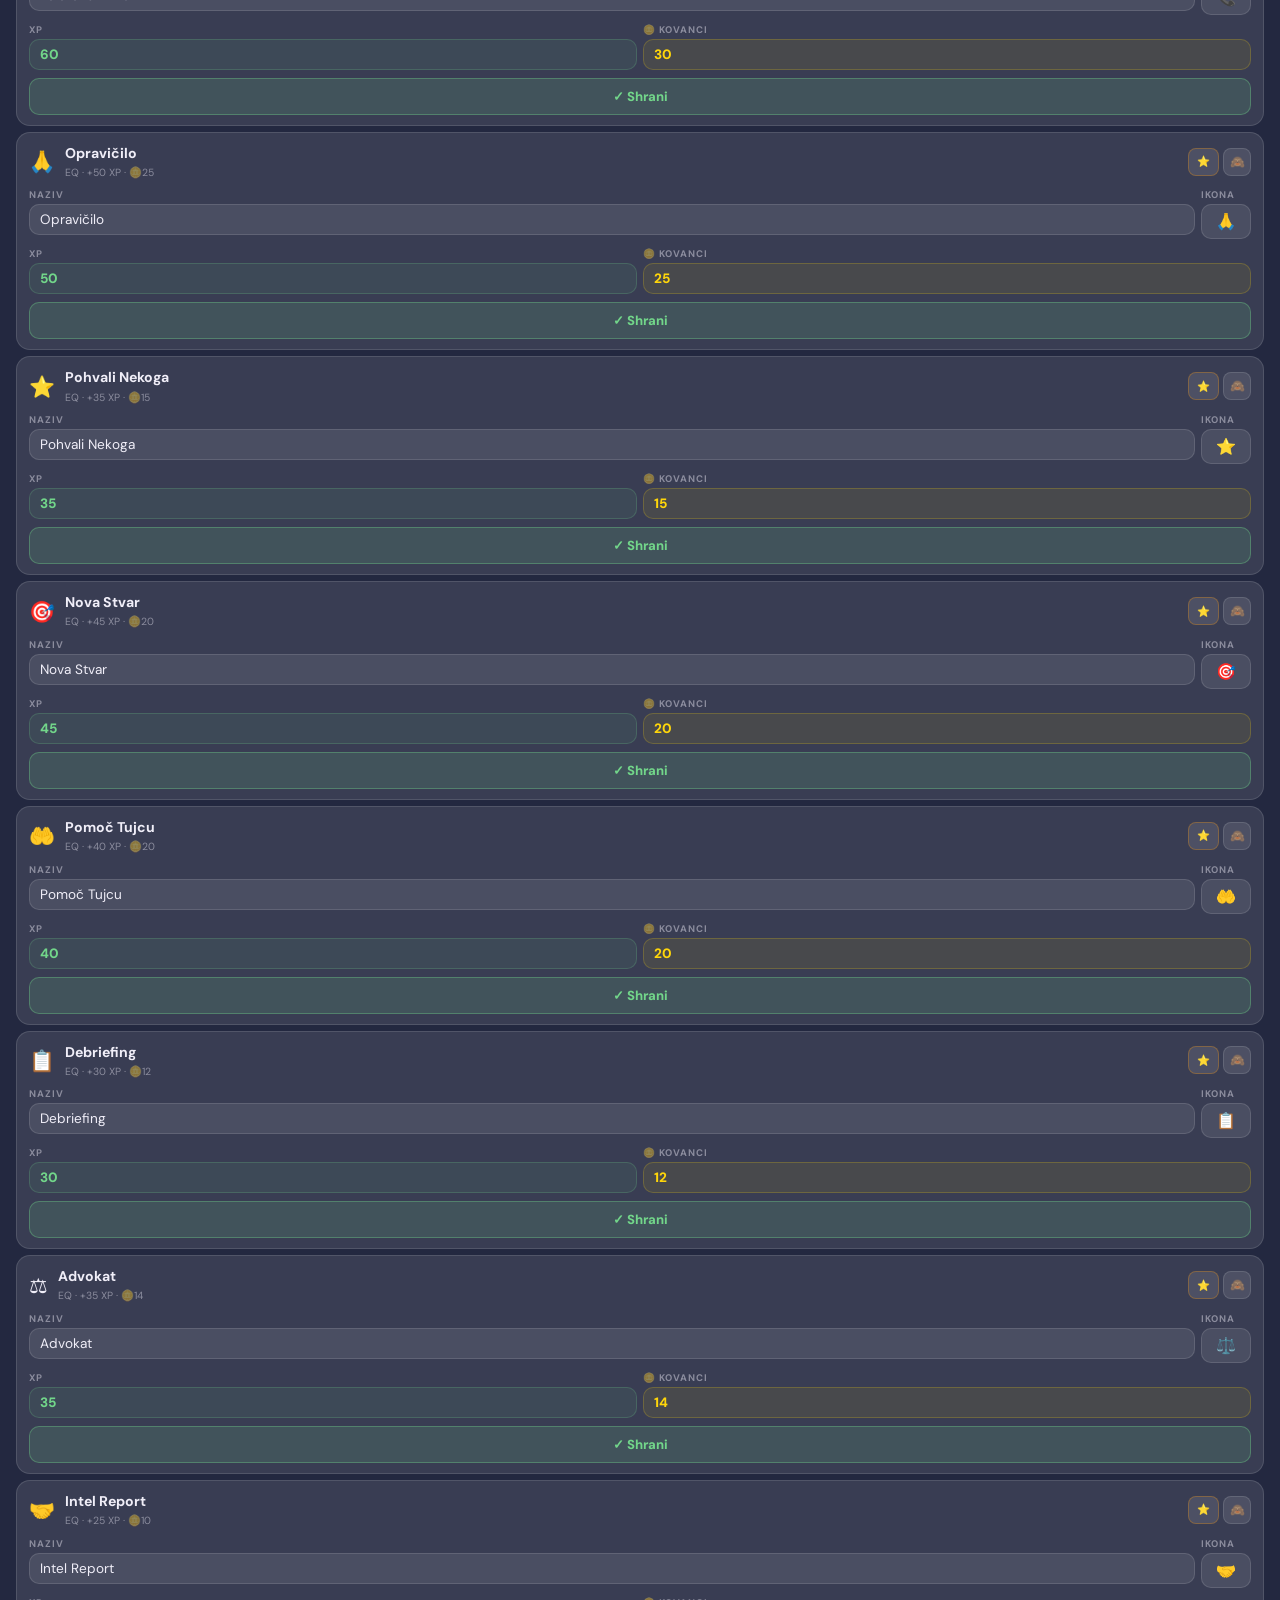
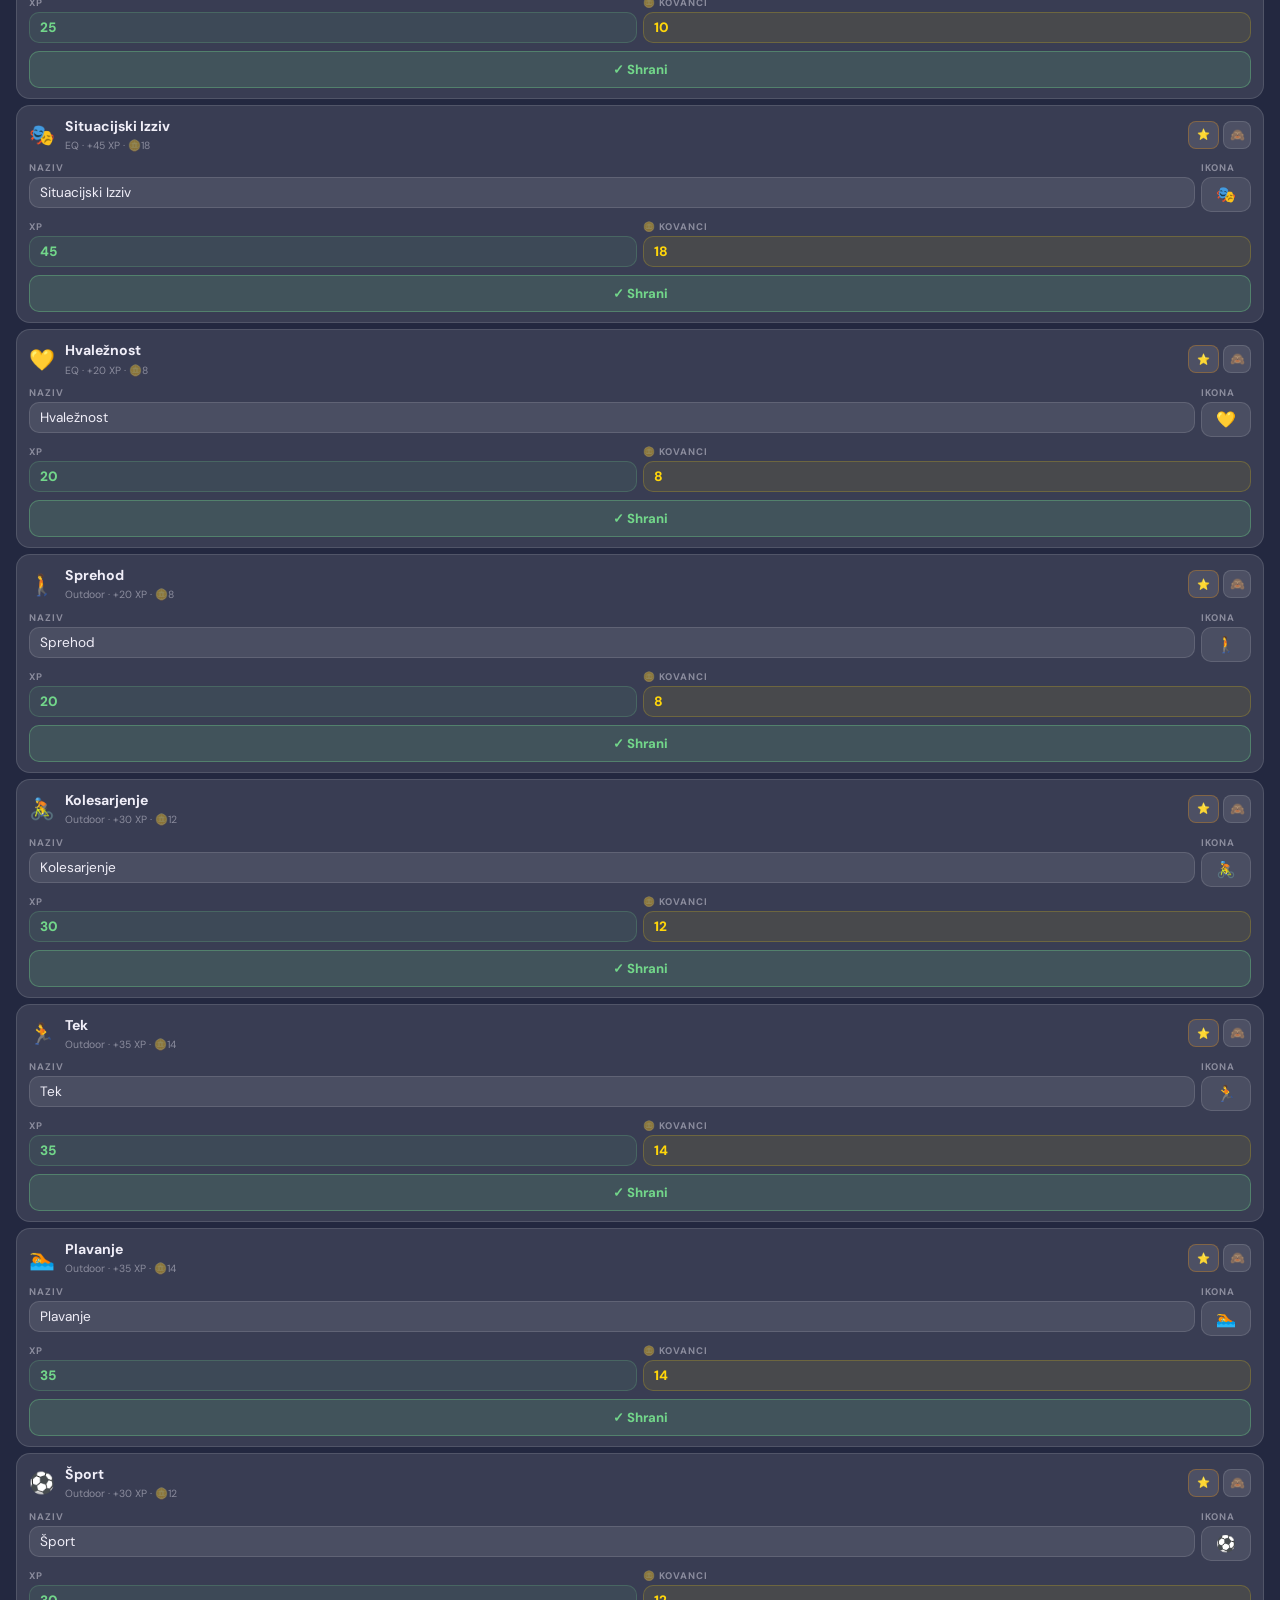
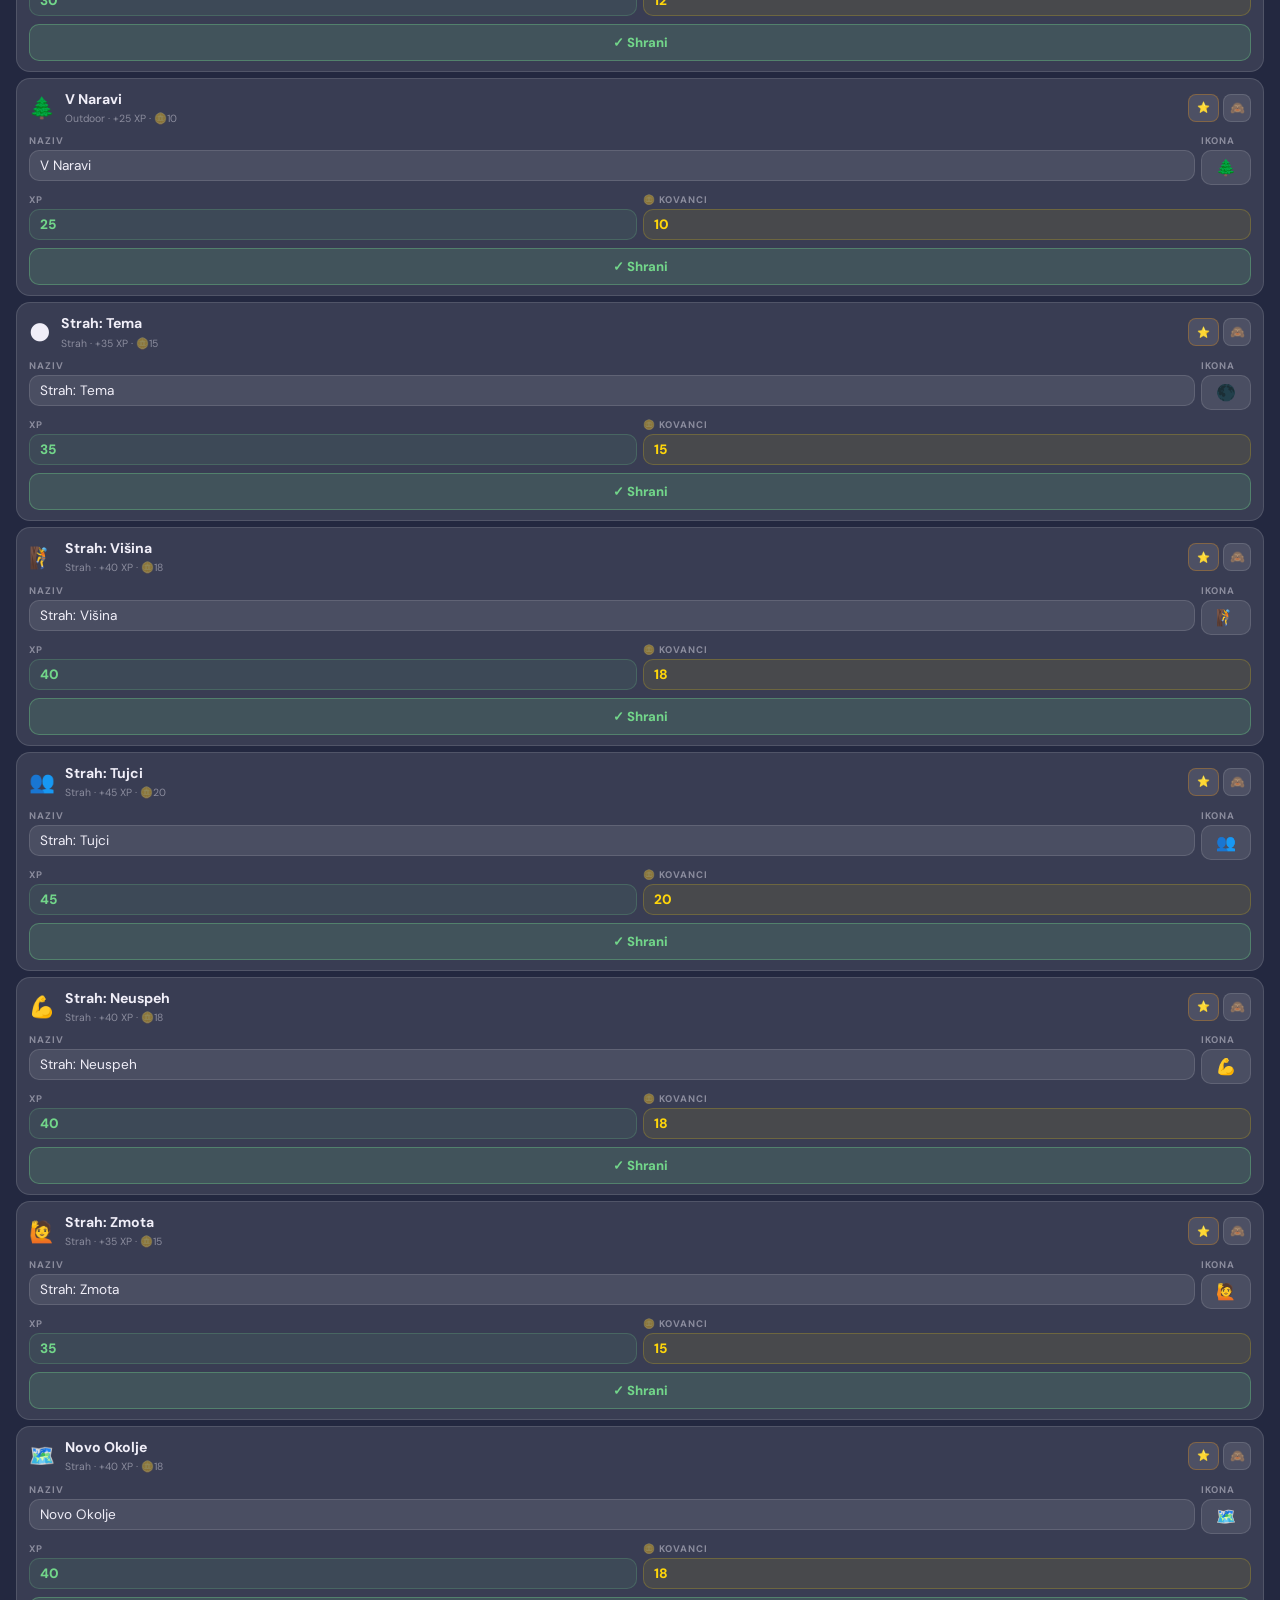
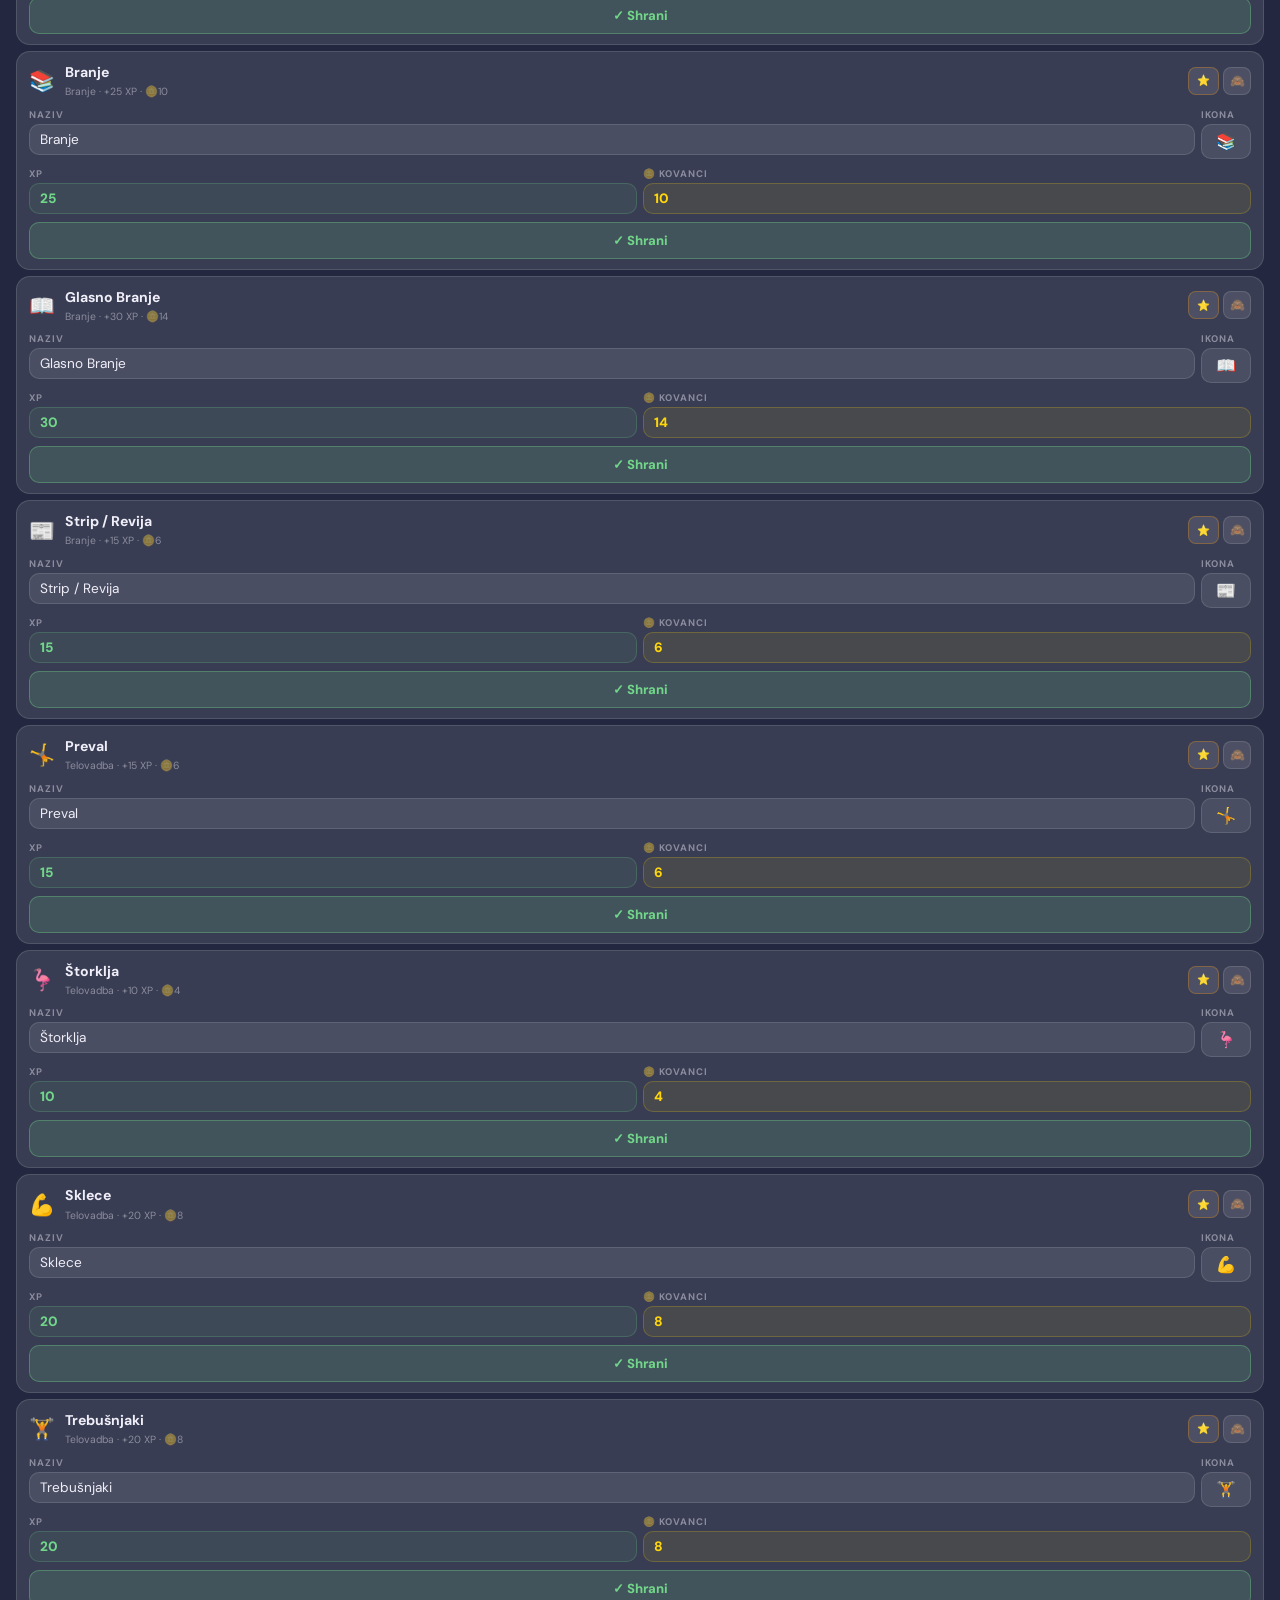
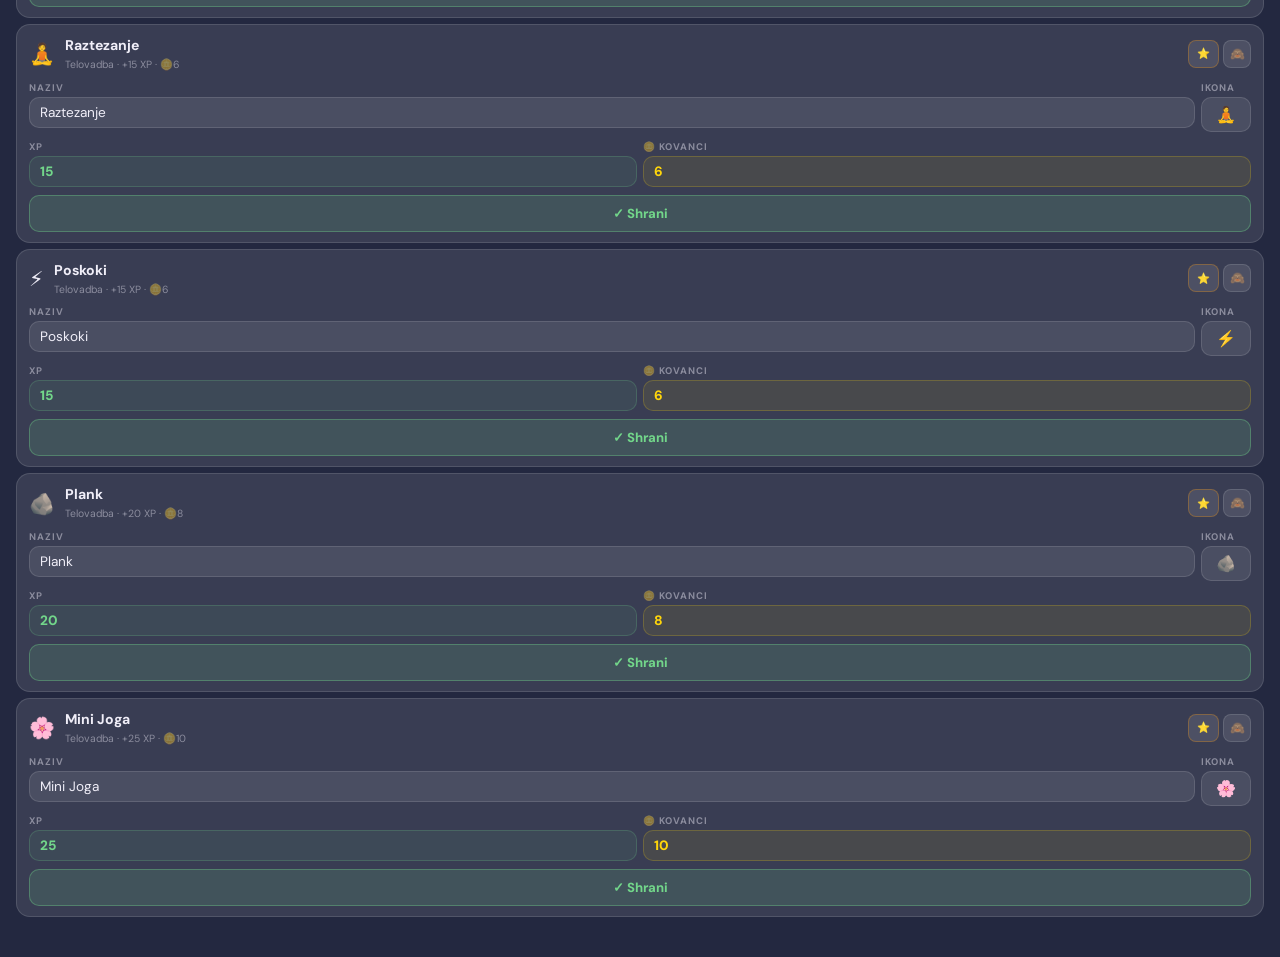
==== commit 26dedb05: "Add files via upload" ====
--- a/commander.html
+++ b/commander.html
@@ -41,7 +41,7 @@
 }
 .agent-cmd-card__avatar {
   width: 40px; height: 40px; border-radius: 50%;
-  overflow: hidden; background: rgba(255,255,255,.12);
+  overflow-x: hidden; background: rgba(255,255,255,.12);
   display: flex; align-items: center; justify-content: center;
   font-size: 1.2rem; flex-shrink: 0;
   border: 2px solid rgba(90,175,122,.3);
@@ -106,7 +106,7 @@
 .cmd-mission-row__body { flex: 1; min-width: 0; }
 .cmd-mission-row__name {
   font-size: .85rem; font-weight: 700; color: var(--text); margin: 0;
-  white-space: nowrap; overflow: hidden; text-overflow: ellipsis;
+  white-space: nowrap; overflow-x: hidden; text-overflow: ellipsis;
 }
 .cmd-mission-row__meta {
   font-size: .65rem; color: var(--text-muted); margin: 1px 0 0;
@@ -554,35 +554,52 @@
       organisation:'Organizacija',fitness:'Telovadba',outdoor:'Outdoor',
       eq:'EQ',fear:'Strah',creativity:'Branje',custom:'Moje',
       social:'Socialne',money:'Denar',body:'Telo',safety:'Varnost'}[m.category] || m.category;
+    const xp    = m.xp || m.baseXp || 0;
+    const coins = m.coins || 0;
+
     return `<div class="cmd-mission-row ${isHidden ? 'cmd-mission-row--hidden' : ''}" style="flex-direction:column;align-items:stretch;gap:8px">
       <div style="display:flex;align-items:center;gap:10px">
-        <span class="cmd-mission-row__icon">${m.icon||'📋'}</span>
-        <div class="cmd-mission-row__body">
-          <p class="cmd-mission-row__name">${m.label}</p>
-          <p class="cmd-mission-row__meta">${catName}</p>
+        <span style="font-size:1.3rem">${m.icon||'📋'}</span>
+        <div style="flex:1">
+          <p style="font-size:.88rem;font-weight:700;color:var(--text);margin:0">${m.label}</p>
+          <p style="font-size:.65rem;color:var(--text-muted);margin:1px 0 0">${catName} · +${xp} XP · 🪙${coins}</p>
         </div>
         <div style="display:flex;gap:4px">
           <button class="cmd-action-btn" onclick="addToMine('${m.id}')"
-            title="Dodaj v Moje" style="color:#FF9500;border-color:rgba(255,149,0,.3);font-size:.65rem;width:auto;padding:0 8px;white-space:nowrap">⭐</button>
+            style="color:#FF9500;border-color:rgba(255,149,0,.3);font-size:.65rem;width:auto;padding:0 8px">⭐</button>
           <button class="cmd-action-btn ${isHidden?'cmd-action-btn--show':'cmd-action-btn--hide'}"
             onclick="setHidden('${m.id}',${!isHidden})">${isHidden?'👁':'🙈'}</button>
           ${isCustom?`<button class="cmd-action-btn cmd-action-btn--del" onclick="deleteCustom('${m.id}')">🗑</button>`:''}
         </div>
       </div>
-      <div style="display:grid;grid-template-columns:1fr 1fr;gap:6px;padding:0 4px">
+      <div style="display:grid;grid-template-columns:1fr 50px;gap:6px">
+        <div>
+          <label style="font-size:.6rem;font-weight:700;letter-spacing:.1em;text-transform:uppercase;color:var(--text-muted);display:block;margin-bottom:3px">Naziv</label>
+          <input id="mlabel-${m.id}" value="${m.label}"
+            style="width:100%;padding:6px 10px;border-radius:10px;background:rgba(255,255,255,.09);border:1px solid rgba(255,255,255,.12);color:var(--text);font-size:.85rem;outline:none;font-family:'DM Sans',sans-serif"/>
+        </div>
+        <div>
+          <label style="font-size:.6rem;font-weight:700;letter-spacing:.1em;text-transform:uppercase;color:var(--text-muted);display:block;margin-bottom:3px">Ikona</label>
+          <input id="micon-${m.id}" value="${m.icon||'📋'}"
+            style="width:100%;padding:6px 6px;border-radius:10px;background:rgba(255,255,255,.09);border:1px solid rgba(255,255,255,.12);color:var(--text);font-size:1rem;text-align:center;outline:none;font-family:'DM Sans',sans-serif"/>
+        </div>
+      </div>
+      <div style="display:grid;grid-template-columns:1fr 1fr;gap:6px">
         <div>
           <label style="font-size:.6rem;font-weight:700;letter-spacing:.1em;text-transform:uppercase;color:var(--text-muted);display:block;margin-bottom:3px">XP</label>
-          <input type="number" value="${m.xp||m.baseXp||0}" min="0"
-            onchange="updateMissionVal('${m.id}','xp',this.value,'${isCustom}')"
-            style="width:100%;padding:6px 10px;border-radius:10px;background:rgba(90,175,122,.08);border:1px solid rgba(120,160,255,.25);color:#72D68A;font-size:.85rem;font-weight:800;outline:none;font-family:'DM Sans',sans-serif"/>
+          <input type="number" id="mxp-${m.id}" value="${xp}" min="0"
+            style="width:100%;padding:6px 10px;border-radius:10px;background:rgba(114,214,138,.08);border:1px solid rgba(114,214,138,.2);color:#72D68A;font-size:.85rem;font-weight:800;outline:none;font-family:'DM Sans',sans-serif"/>
         </div>
         <div>
           <label style="font-size:.6rem;font-weight:700;letter-spacing:.1em;text-transform:uppercase;color:var(--text-muted);display:block;margin-bottom:3px">🪙 Kovanci</label>
-          <input type="number" value="${m.coins||0}" min="0"
-            onchange="updateMissionVal('${m.id}','coins',this.value,'${isCustom}')"
+          <input type="number" id="mcoins-${m.id}" value="${coins}" min="0"
             style="width:100%;padding:6px 10px;border-radius:10px;background:rgba(255,214,10,.08);border:1px solid rgba(255,214,10,.2);color:#FFD60A;font-size:.85rem;font-weight:800;outline:none;font-family:'DM Sans',sans-serif"/>
         </div>
       </div>
+      <button onclick="saveMissionVal('${m.id}','${isCustom}')"
+        style="width:100%;padding:9px;border-radius:10px;background:rgba(114,214,138,.15);border:1px solid rgba(114,214,138,.35);color:#72D68A;font-size:.82rem;font-weight:800;cursor:pointer;font-family:'DM Sans',sans-serif">
+        ✓ Shrani
+      </button>
     </div>`;
   }).join('') || '<p style="color:var(--text-muted);font-size:.82rem;text-align:center;padding:20px">Ni misij.</p>';
 }
@@ -603,28 +620,38 @@
   renderMineList();
 }
 
-function updateMissionVal(id, field, val, isCustom) {
+function saveMissionVal(id, isCustom) {
+  const label = document.getElementById('mlabel-' + id)?.value.trim();
+  const icon  = document.getElementById('micon-' + id)?.value.trim();
+  const xp    = parseInt(document.getElementById('mxp-' + id)?.value) || 0;
+  const coins = parseInt(document.getElementById('mcoins-' + id)?.value) || 0;
+
   if (isCustom === 'true') {
-    // Custom misija — shrani v localStorage
     const all = JSON.parse(localStorage.getItem('lona_custom_missions') || '[]');
     const m = all.find(x => x.id === id);
     if (m) {
-      if (field === 'xp')    { m.xp = parseInt(val)||0; m.baseXp = m.xp; }
-      if (field === 'coins') { m.coins = parseInt(val)||0; }
-      localStorage.setItem('lona_custom_missions', JSON.stringify(all));
+      if (label) m.label = label;
+      if (icon)  m.icon  = icon;
+      m.xp = xp; m.baseXp = xp; m.coins = coins;
     }
+    localStorage.setItem('lona_custom_missions', JSON.stringify(all));
   } else {
-    // Config misija — shrani override v localStorage
     const overrides = JSON.parse(localStorage.getItem('lona_mission_overrides') || '{}');
     if (!overrides[id]) overrides[id] = {};
-    overrides[id][field] = parseInt(val)||0;
+    if (label) overrides[id].label = label;
+    if (icon)  overrides[id].icon  = icon;
+    overrides[id].xp = xp; overrides[id].coins = coins;
     localStorage.setItem('lona_mission_overrides', JSON.stringify(overrides));
-    // Posodobi config v spominu
     if (LONA_CONFIG.missions[id]) {
-      if (field === 'xp')    { LONA_CONFIG.missions[id].xp = parseInt(val)||0; LONA_CONFIG.missions[id].baseXp = parseInt(val)||0; }
-      if (field === 'coins') { LONA_CONFIG.missions[id].coins = parseInt(val)||0; }
+      if (label) LONA_CONFIG.missions[id].label = label;
+      if (icon)  LONA_CONFIG.missions[id].icon  = icon;
+      LONA_CONFIG.missions[id].xp     = xp;
+      LONA_CONFIG.missions[id].baseXp = xp;
+      LONA_CONFIG.missions[id].coins  = coins;
     }
   }
+  showMsg(`✓ "${label || id}" shranjeno!`);
+  renderMissionList();
 }
 
 function deleteCustom(id) {
@@ -637,33 +664,35 @@
 function renderRewardsList() {
   const mkRow = (r, type) => `<div class="cmd-mission-row" style="flex-direction:column;align-items:stretch;gap:8px">
     <div style="display:flex;align-items:center;gap:10px">
-      <span style="font-size:1.2rem">${r.icon}</span>
+      <span id="icon-${r.id}" style="font-size:1.4rem">${r.icon}</span>
       <div style="flex:1">
         <p style="font-size:.85rem;font-weight:700;color:var(--text);margin:0">${r.label}</p>
+        <p style="font-size:.65rem;color:#FFD60A;margin:1px 0 0">🪙 ${r.cost}</p>
       </div>
       <button class="cmd-action-btn cmd-action-btn--del"
         onclick="deleteReward('${r.id}','${type}')">🗑</button>
     </div>
-    <div style="display:grid;grid-template-columns:1fr 60px 60px;gap:6px;padding:0 4px">
+    <div style="display:grid;grid-template-columns:1fr 70px 50px;gap:6px;padding:0 4px">
       <div>
         <label style="font-size:.6rem;font-weight:700;letter-spacing:.1em;text-transform:uppercase;color:var(--text-muted);display:block;margin-bottom:3px">Naziv</label>
-        <input value="${r.label}"
-          onchange="updateReward('${r.id}','${type}','label',this.value)"
+        <input id="label-${r.id}" value="${r.label}"
           style="width:100%;padding:6px 10px;border-radius:10px;background:rgba(255,255,255,.09);border:1px solid rgba(255,255,255,.1);color:var(--text);font-size:.82rem;outline:none;font-family:'DM Sans',sans-serif"/>
       </div>
       <div>
-        <label style="font-size:.6rem;font-weight:700;letter-spacing:.1em;text-transform:uppercase;color:var(--text-muted);display:block;margin-bottom:3px">🪙</label>
-        <input type="number" value="${r.cost}" min="0"
-          onchange="updateReward('${r.id}','${type}','cost',this.value)"
+        <label style="font-size:.6rem;font-weight:700;letter-spacing:.1em;text-transform:uppercase;color:var(--text-muted);display:block;margin-bottom:3px">🪙 Cena</label>
+        <input type="number" id="cost-${r.id}" value="${r.cost}" min="0"
           style="width:100%;padding:6px 8px;border-radius:10px;background:rgba(255,214,10,.08);border:1px solid rgba(255,214,10,.2);color:#FFD60A;font-size:.82rem;font-weight:800;outline:none;font-family:'DM Sans',sans-serif"/>
       </div>
       <div>
         <label style="font-size:.6rem;font-weight:700;letter-spacing:.1em;text-transform:uppercase;color:var(--text-muted);display:block;margin-bottom:3px">Ikona</label>
-        <input value="${r.icon}"
-          onchange="updateReward('${r.id}','${type}','icon',this.value)"
-          style="width:100%;padding:6px 8px;border-radius:10px;background:rgba(255,255,255,.09);border:1px solid rgba(255,255,255,.1);color:var(--text);font-size:1rem;text-align:center;outline:none;font-family:'DM Sans',sans-serif"/>
+        <input id="icon-input-${r.id}" value="${r.icon}"
+          style="width:100%;padding:6px 4px;border-radius:10px;background:rgba(255,255,255,.09);border:1px solid rgba(255,255,255,.1);color:var(--text);font-size:1rem;text-align:center;outline:none;font-family:'DM Sans',sans-serif"/>
       </div>
     </div>
+    <button onclick="saveReward('${r.id}','${type}')"
+      style="width:100%;padding:9px;border-radius:10px;background:rgba(114,214,138,.15);border:1px solid rgba(114,214,138,.35);color:#72D68A;font-size:.82rem;font-weight:800;cursor:pointer;font-family:'DM Sans',sans-serif">
+      ✓ Shrani spremembe
+    </button>
   </div>`;
 
   document.getElementById('cmd-rewards-personal').innerHTML =
@@ -683,6 +712,21 @@
   if (field === 'label') r.label = val.trim();
   if (field === 'icon')  r.icon  = val.trim();
   localStorage.setItem('lona_custom_rewards', JSON.stringify(LONA_CONFIG.rewards));
+}
+
+function saveReward(id, type) {
+  const label = document.getElementById('label-' + id)?.value.trim();
+  const cost  = parseInt(document.getElementById('cost-' + id)?.value) || 0;
+  const icon  = document.getElementById('icon-input-' + id)?.value.trim();
+  const list  = LONA_CONFIG.rewards[type];
+  const r     = list.find(x => x.id === id);
+  if (!r) return;
+  if (label) r.label = label;
+  r.cost = cost;
+  if (icon) r.icon = icon;
+  localStorage.setItem('lona_custom_rewards', JSON.stringify(LONA_CONFIG.rewards));
+  showMsg(`✓ "${r.label}" shranjeno!`);
+  renderRewardsList();
 }
 
 function deleteReward(id, type) {
--- a/shared.css
+++ b/shared.css
@@ -10,7 +10,7 @@
 
 /* ── TOKENS ────────────────────────────────────────────── */
 :root {
-  --font-body:    'DM Sans', system-ui, sans-serif;
+  --font-body:    'DM Sans', system-ui, -apple-system, sans-serif;
   --font-display: 'DM Serif Display', serif;
 
   --bg:           #232840;
@@ -41,13 +41,24 @@
 }
 
 /* ── BASE ──────────────────────────────────────────────── */
-html { -webkit-text-size-adjust: 100%; }
+html {
+  -webkit-text-size-adjust: 100%;
+  touch-action: manipulation; /* Odstrani 300ms tap delay na iOS */
+}
+
+/* Emoji font fallback za vse platforme */
+@font-face {
+  font-family: 'Emoji';
+  src: local('Apple Color Emoji'), local('Segoe UI Emoji'),
+       local('Noto Color Emoji'), local('Android Emoji');
+  unicode-range: U+1F000-1FFFF, U+2600-27FF, U+FE0F;
+}
 body {
-  font-family: var(--font-body);
+  font-family: 'DM Sans', system-ui, -apple-system, 'Segoe UI Emoji', 'Apple Color Emoji', 'Noto Color Emoji', sans-serif;
   background: var(--bg);
   color: var(--text);
   min-height: 100dvh;
-  padding-bottom: 100px;
+  padding-bottom: calc(100px + env(safe-area-inset-bottom));
   overflow-x: hidden;
   -webkit-font-smoothing: antialiased;
 }
@@ -130,6 +141,7 @@
   font-family: var(--font-body);
   cursor: pointer;
   -webkit-tap-highlight-color: transparent;
+  touch-action: manipulation;
 }
 .btn {
   display: inline-flex; align-items: center; justify-content: center;
@@ -184,6 +196,7 @@
   background: rgba(10,18,10,.94);
   border: 1px solid rgba(120,160,255,.22);
   border-radius: 24px; padding: 8px 12px;
+  padding-bottom: max(8px, env(safe-area-inset-bottom));
   gap: 0; z-index: 100;
   backdrop-filter: blur(16px);
   box-shadow: 0 4px 24px rgba(0,0,0,.5);
